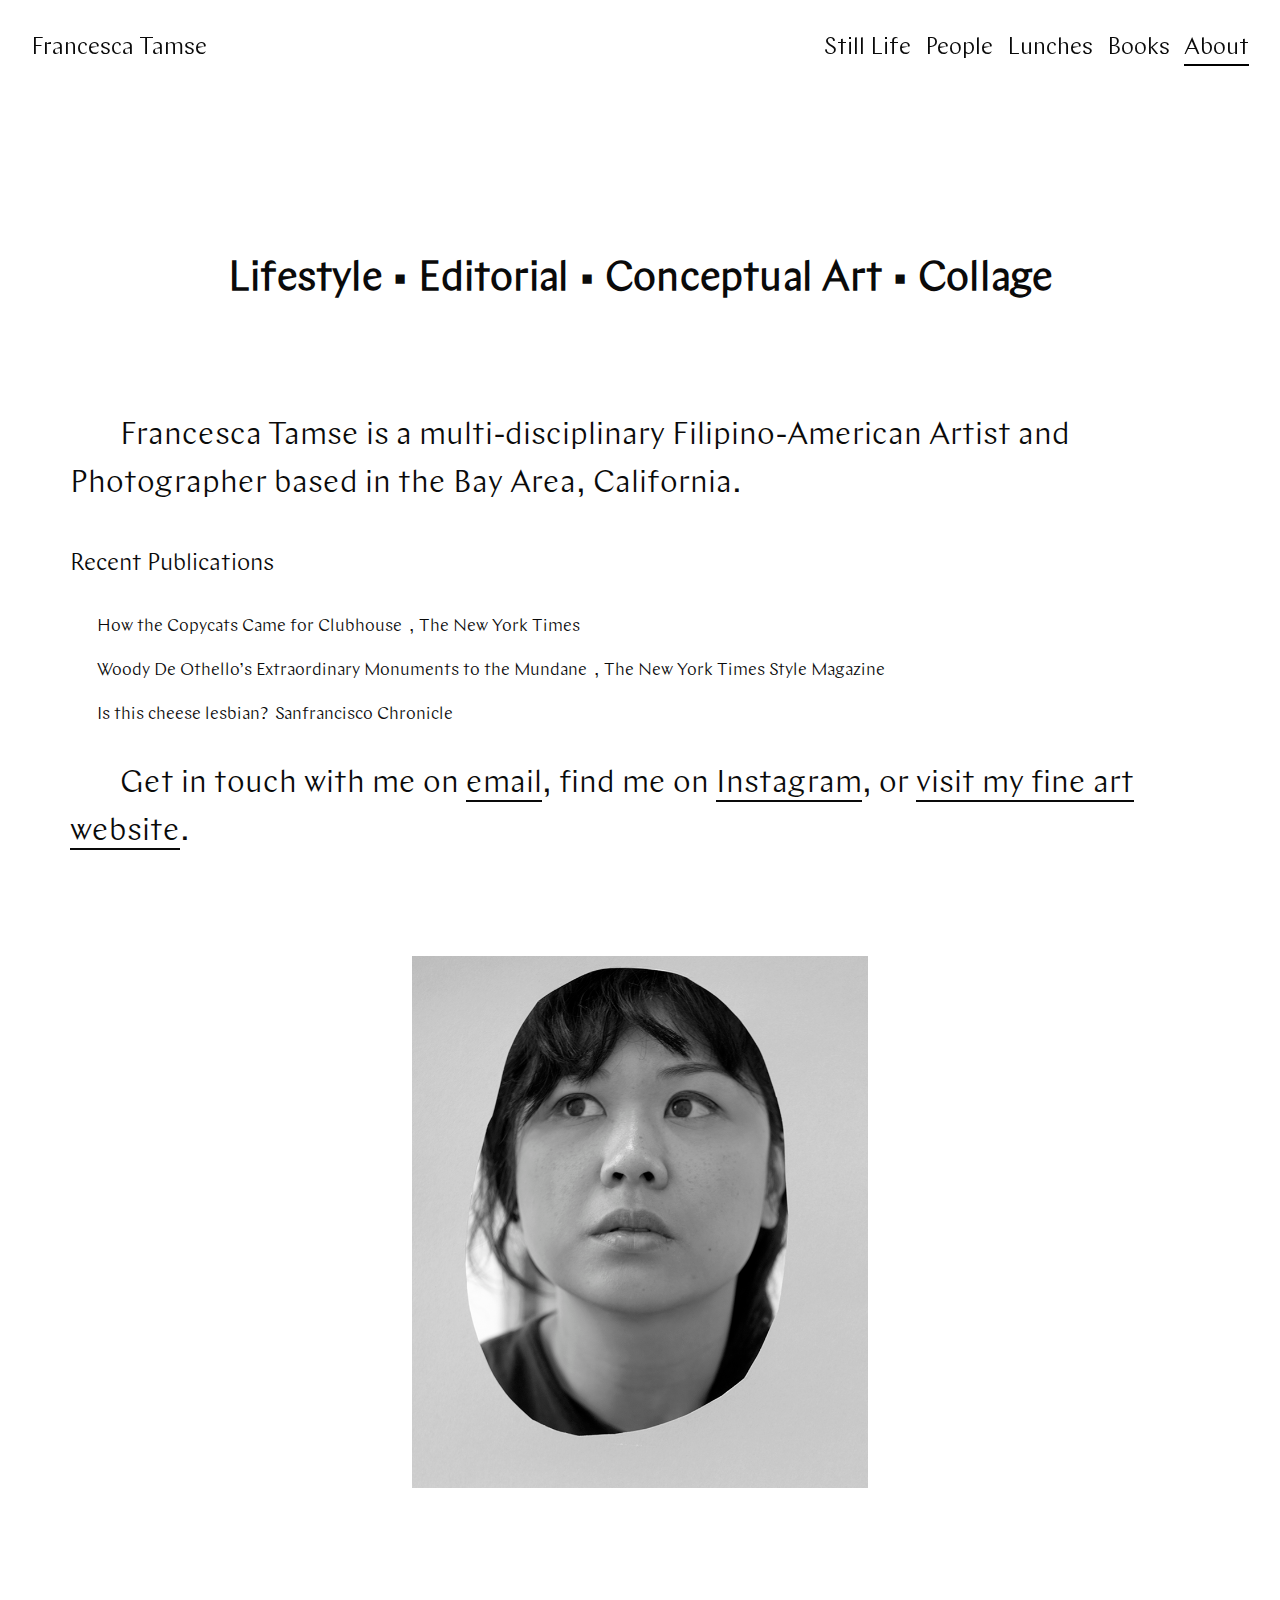
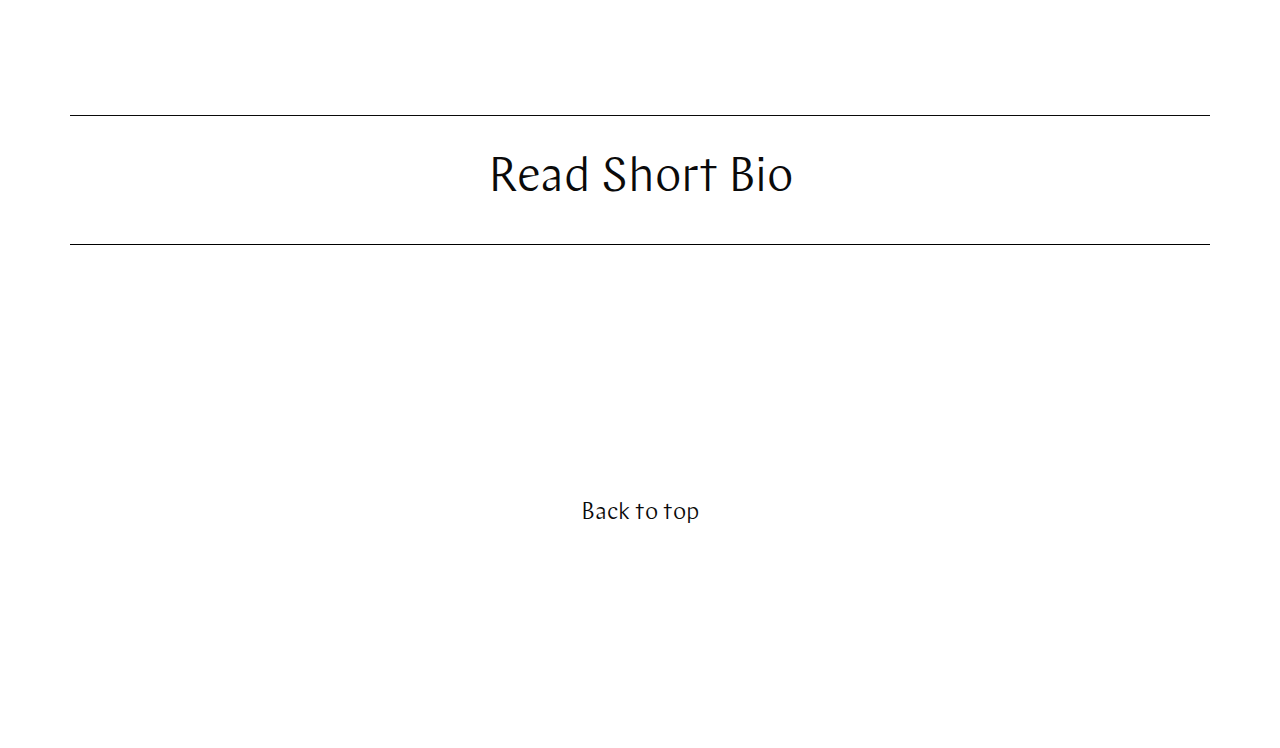
==== about.html @ 336391ee "Update about.html" ====
<!DOCTYPE HTML>
<html lang="en-US">
<head>
  <!-- Global site tag (gtag.js) - Google Analytics -->
<script async src="https://www.googletagmanager.com/gtag/js?id=UA-6881481-33"></script>
<script>
  window.dataLayer = window.dataLayer || [];
  function gtag(){dataLayer.push(arguments);}
  gtag('js', new Date());

  gtag('config', 'UA-6881481-33');
</script>
  <meta charset="UTF-8">
  <meta name="viewport" content="width=device-width,initial-scale=1">
  <title>Francesca Tamse : Photographer : About</title>
  <meta name="description" content="The commercial practice of London based art photographer Francesca Tamse">
  <link rel="stylesheet" href="css/style.css">
  <link rel="stylesheet" href="fonts/chap.css">
    <link rel="stylesheet" href="css/gridism.css">
    <link rel="stylesheet" href="css/normalize.css">
     <link rel="icon" type="image/png" href="favicon-32x32.png" sizes="32x32" />
<link rel="icon" type="image/png" href="favicon-16x16.png" sizes="16x16" />
   <script src="https://ajax.googleapis.com/ajax/libs/jquery/3.2.1/jquery.min.js"></script>
<script>
    $(document).ready(function(){
        $('body,html').animate({
            scrollTop: 0
        }, 800);
    $('#btn-go-to-top').click(function () {
        $('body,html').animate({
            scrollTop: 0
        }, 800);
        return false;
    });
}); 
</script>

<script type="text/javascript"> $(document).ready(function() {
   $(".accordion .accord-header").click(function() {
     // For active header definition
     $('.accord-header').removeClass('on');
     $(this).addClass('on');
     
     // Accordion actions
     if($(this).next("div").is(":visible")){
       $(this).next("div").slideUp(300);
       $(this).removeClass('on');
     } else {
       $(".accordion .accord-content").slideUp(1000);
       $(this).next("div").slideToggle(1000);
     }
  });
});</script>



</head>

  <body class="wrap wider fadein">
  



    <div id="top">

<div id="left"> 
  <div id="name"><h3><a href="index.html" class="fran work">Francesca Tamse</a></h3></div></div>



    	<div id="right">
<div id="menu">
              <h3><a href="index.html" class="work">Still Life</a><a href="people.html" class="people">People</a><a href="lunches.html" class="lunches">Lunches</a><br class="mob-br"><a href="collages.html" class="collages">Collages</a><a href="books.html">Books</a><span class="selected">About</span></h3>
</div>
      </div>

   
</div>


<div class="grad-mask"></div> 

<div class="header">


 <div class="strapline"> 

                
   
   <h4 class="skills">Lifestyle <span class="hide-on-mobiles">•</span> <br class="rwd-break">Editorial <span class="hide-on-mobiles">•</span> <br class="rwd-break">Conceptual Art <span class="hide-on-mobiles">•</span> <br class="rwd-break">Collage<h4>
     

        </div>

        </div>

<div class="grid">
      <div class="unit whole" style="margin-top: -15vh;">
    	<p>

Francesca Tamse is a multi-disciplinary Filipino-American Artist and Photographer based in the Bay Area, California. 
</p>
        
        <h3>Recent Publications</h3>
        <p class="extended"><a href="https://www.nytimes.com/2021/12/21/technology/clubhouse-twitter-spaces.html" target="blank">How the Copycats Came for Clubhouse</a>, The New York Times</p>
                <p class="extended"><a href="https://www.nytimes.com/2022/03/17/t-magazine/woody-de-othello-art.html" target="blank">Woody De Othello’s Extraordinary Monuments to the Mundane</a>, The New York Times Style Magazine</p>
                <p class="extended"><a href="https://www.sfchronicle.com/food/article/lesbian-cheese-feta-rainbow-grocery-sf-16654463.php" target="blank">Is this cheese lesbian?</a>Sanfrancisco Chronicle</p>


<p>Get in touch with me on <a href="mailto:tamse.francesca@gmail.com?subject=Hey%20Francesca" class="para">email</a>, find me on <a href="https://www.instagram.com/francescatamse/" target="blank" class="para insta">Instagram</a>, or <a href="http://www.francescatamse.com/" target="blank" class="para fineart">visit my fine art website</a>.<br><br>


</div></div>


<div class="grid">
      <div class="unit whole"><div class="narrow-img-extra">
         <img src="img/about/bwsmol.jpg" alt="Photography by Francesca Tamse" style="width:100%;" class=""></div>
      </div>
    </div>



<div class="grid"  style="display:none;">

  <div class="unit one-third ">

<h3> Education </h3>
<p class="extended">
Royal College of Art, MA Fine Art,  Photography (2016)</p><p class="extended">
School of Visual Arts, BA Fine Art, Photography, (2013)</p><p class="extended">
California College of the Arts (2007)</p>

        </div>

      <div class="unit one-third">

<h3> Experience </h3>

<p class="extended">Contributer for Unseen Platform</p>
<p class="extended">Royal College of Art Co-President in the Student’s Union  (leadership role)</p>
<p class="extended">Zine Instructor for Self Publish Be Happy workshops @ The Photographer’s Gallery + Tate Modern (Offprint Fair)</p>
<p class="extended">Project manager for 8 Ball Community (formerly 8 Ball Zines)</p>
<p class="extended-extra">Projects include: 8 Ball zine Fair, The Newsstand, Red Bull Music Academy Installation, & Absolute presents The Cirtus Newsstand. </p>

<p class="extended">Stylist and Props assistant for Karen Schaupeter Creative</p>
  <p class="extended-extra">Project: Apple</p>



    

<p class="extended">Freelance photographer for XLR8R Magazine</p>
<p class="extended">Stills Photographer and Art department for Director TJ Misny</p>
    <p class="extended">Photo Assistant for Tina Tyrell </p>
      <p class="extended-extra">Projects include: Patrick Ervell, Opening Ceremony, and personal projects</p>
<p class="extended"> Dashwood Books, NY (Specialty Photography Bookstore)</p>







        </div>
          
          <div class="unit one-third ">

<h3> Selected Shows, Appearances, Awards </h3>
<p class="extended">2019, Cypher Billboard, Artlicks, London, UK.</p>
<p class="extended">
2018, MARYMARY Projects, Photo London, Somerset House, London, UK. </p>
<p class="extended">2017, A Corner With Francesca Tamse, Solo Exhibition, London, UK.</p>
<p class="extended">2017, Scratch the Surface Group Exhibition, Bilbao, ES.</p>
<p class="extended">2017, Sculptural Surface, The Plantation Journal #6, Published by The Plantation Studio.</p>
<p class="extended">2016, CLLR Issue 1, Publication, New Fine Art Graduates London.</p>
<p class="extended">2016, Vogue Italia Feature, RCA Graduate Show, Best of Photography. </p>
<p class="extended">2016, 1 Granary Magazine Issue 4, Young Emerging Artists feature.</p>
<p class="extended">2016, SHOW 2016 Graduate Exhibition, Royal College of Art, London, UK. </p>
<p class="extended">2016, On Landscape #3, Exhibiting Book Artist, Lower Hewood Farm, Dorset, UK.</p>
<p class="extended">2015, UNSEEN BOOK DUMMY AWARD, Shortlisted for Young Men on the English Terrain, UNSEEN Photography Festival, Amsterdam, NL.</p>
<p class="extended">2015, On Landscape #2, Exhibiting Book Artist, Matèria Gallery, Rome, IT.</p>
<p class="extended">2014, High Tails Publication, Published by Capricious.</p>
<p class="extended">2015, DEAR DAVE, Magazine, Issue 20, Cover Artist and feature.</p>
<p class="extended">2013, Awarded Royal College of Art residency from SVA.</p>
<p class="extended">2013, Tierney Fellowship Award, Nominee.</p>

        </div>
      </div>

      <div class="bump"></div>


<div class="grid">
      <div class="unit whole bump">

      <div class="accordion">
  <div class="accord-header"><h1 class="cent">Read Short Bio</h1></div>
  <div class="accord-content"><p>

Francesca Tamse (b. SF Bay Area) works and lives in California. She graduated with a BA in Photography from the School of Visual Arts, New York in 2013. As a fond NY experience, she had focused on producing zines and photobooks, organising zine fairs, and everything in between working with 8-Ball Zines (now, 8-Ball community). Her collaged images and playful modes of display can be found in self-published books and special one-offs that are printed on various surfaces. She graduated in MA Photography at the Royal College of Art in 2016.</p><p>
Francesca was shortlisted for Unseen Book Dummy Award and has been featured in Vogue Italia, 1Granary, and Dear Dave. Her work has also appeared in exhibitions including Scratch the Surface, curated by Trine Stephensen at Aldama Fabre Gallery, ES. She is represented by MARYMARY projects in NYC.<br>

<br><br>

</div>
</div>

</div></div>



<div class="grid"  style="display:none;">
      <div class="unit whole"><div class="narrow-img-extra">
         <img src="img/about/water.jpg" style="width:100%" alt="Photography by Francesca Tamse" class=""></div>
      </div>
    </div>




    <div class="grid">
      <div class="unit whole align-center ">
        <h1 style="display:none;"><a href="mailto:tamse.francesca@gmail.com?subject=Hey%20Francesca">tamse.francesca@gmail.com</a></h1>

        <div id="btn-go-to-top">
<h3 class="bump">Back to top</h3>
</div>
        
      </div>
    </div>
   


</body>
</html>
---- css/style.css ----
.caption-styled {
	font-size: 16px;
line-height: 4;
    color: white;
    -webkit-touch-callout: none;
    -webkit-user-select: none;
    -khtml-user-select: none;
    -moz-user-select: none;
    -ms-user-select: none;
    user-select: none;
    background-color: #000000b3;
    padding: 8px 12px 8px 12px;
    border-radius: 100px;
    vertical-align: middle;
	margin-right:23px;
}

.caption-styled-landscape {position:relative; bottom:-77%;width:auto;margin:0;padding:0;-webkit-touch-callout: none; -webkit-user-select: none; -khtml-user-select: none; -moz-user-select: none; -ms-user-select: none; user-select: none;}


.image-hover-text-container 
{
  position: relative;
  display: inline-block;
  width: auto;
  height: auto;
  transition: all 0.2s linear;
}

.image-hover-image 
{
 display: block;
}
/* Make the image round */
.image-hover-image img {


  
}



.image-hover-text 
{
  position: absolute;
  top: 0; 
  width: 100%;  
  height: 100%;
  opacity: 0;
  cursor: default;
  transition: opacity 0.2s linear;
 text-align:right;
}
.image-hover-text:hover 
{
  opacity: 1;
}




.mob-br {
  display: none;
}

.extra-padding-top {margin-top:0%;}

.page-title {margin-top:0%;}

.accord-header { background: #fff; border-top: 1px solid #0a0a0a; border-bottom: 1px solid black; cursor: pointer;margin-bottom: 0px;transition: border 0.5s; }
.accord-content { display: none; border-bottom: 1px solid #0a0a0a;padding-bottom: 0px;transition: border 0.5s;}
.on { background: #fff; border-top: 1px solid #0a0a0a; border-bottom: 1px solid white;transition: border 0.25s;}


.accord-header:hover {color:#0a0a0a;-webkit-transition: all .3s ease-in-out;
  -moz-transition: all .3s ease-in-out;
  transition: all .3s ease-in-out;}

  .accord-header:visited {color: #0a0a0a;}

.bullet-hide  {display: block;}
.rwd-break {display: none;}

#btn-go-to-top:hover { color: #f1a819; cursor: pointer; -webkit-transition: all .3s ease-in-out;
  -moz-transition: all .3s ease-in-out;
  transition: all .3s ease-in-out;
}

input {
    display:none;
}

span#content {
    display:none;
}
input#show:checked ~ span#content {
  display:block; color: 
}

input#hide:checked ~ span#content {
    display:none;
}

.extended {font-size:1.1em;text-indent: 20px;}

.extended-extra {font-size:.9em;text-indent: 0px;margin-top: -10px;margin-left:20px;}





.cent {text-align: center;}
.narrow-img {width:70%;margin-left:15%;margin-right:15%;}

.narrow-img-extra {width:40%;margin-left:30%;margin-right:30%;}

p {font-size: 2em;text-indent: 50px; line-height: 150%;}

@keyframes fadein {
    from { opacity: 0; }
    to   { opacity: 1; }
}

/* Firefox < 16 */
@-moz-keyframes fadein {
    from { opacity: 0; }
    to   { opacity: 1; }
}

/* Safari, Chrome and Opera > 12.1 */
@-webkit-keyframes fadein {
    from { opacity: 0; }
    to   { opacity: 1; }
}

/* Internet Explorer */
@-ms-keyframes fadein {
    from { opacity: 0; }
    to   { opacity: 1; }
}

/* Opera < 12.1 */
@-o-keyframes fadein {
    from { opacity: 0; }
    to   { opacity: 1; }
}



::-moz-selection { /* Code for Firefox */
    color: black;
    background: #FFB6C1;
}

::selection {
    color: black; 
    background: #FFB6C1;
}

.strapline {

    position: relative; top: 50%; transform: translateY(-50%);z-index: -1000;font-size: 2.6em;
}

body {
	
	background-color:#ffffff;
	margin: 0px;
	font-family: "Chap", Candara, Calibri, Segoe, "Segoe UI", Optima, Arial, sans-serif;
        -webkit-animation: fadein 2s; /* Safari, Chrome and Opera > 12.1 */
       -moz-animation: fadein 2s; /* Firefox < 16 */
        -ms-animation: fadein 2s; /* Internet Explorer */
         -o-animation: fadein 2s; /* Opera < 12.1 */
            animation: fadein 2s;

            color: #0a0a0a;
}


h1 {
	font-family: "Chap", Candara, Calibri, Segoe, "Segoe UI", Optima, Arial, sans-serif;font-weight: 300;font-size: 3em;
}


h3 {
	font-family: "Chap", Candara, Calibri, Segoe, "Segoe UI", Optima, Arial, sans-serif;font-weight: 300;font-size: 1.5em;
}

.portrait {margin: 0px; width: 100%;}

a.fran {margin-right: 0px;margin-left: 0px;}

a {text-decoration: none; color: #0a0a0a; margin-left: 7px; margin-right: 7px;  -webkit-transition: all .3s ease-in-out;
  -moz-transition: all .3s ease-in-out;
  transition: all .3s ease-in-out;}

a:hover{ color: #4ea756;}

a.para {border-bottom: 2px solid #0a0a0a;margin:0px; }
a.para:hover {border-bottom: 2px solid #4e85a7; color:#4e85a7;}


a.lunches:hover {color: rebeccapurple;}
a.people:hover {color: #f39300;}

.collages {display:none;}

a.collages:hover {color: #f3d70b;}


a.about:hover {color:#4e85a7;}

a.work:hover {color:#cca1a7;}

a.cv:hover {color:#cca1a7;border-bottom: 2px solid #cca1a7;}

a.insta:hover {color:#4ea756;border-bottom: 2px solid #4ea756;}

a.fineart:hover {color:#cca1a7;border-bottom: 2px solid #cca1a7;}




.grad-mask {
    background: #ffffff;
    color: #ffffff;
    box-shadow: 0 0 2.5em 2.5em;
    height: 3em;
    left: 0;
    margin-top: -0.75em;
    opacity: 0.7;
    position: fixed;
    top: 0;
    z-index: 1;
    width: 100%;
    position: fixed;

}


.no-title { height: 20vh; text-align: center;}

.header { height: 50vh; text-align: center;}
#name {padding-left: 31px;}

#top {
    width:100%;
    clear:both;
    z-index: 1000;
    position: fixed;
    top: 0;
    /*All of your other styles */
}
#left {
    float:left;
    width:30%;
    /* All of your other styles */
}
#right {
    float:right;
    width:70%;
    text-align: right;
    /* All of your other styles */
}

.bump {margin-bottom: 200px;width:100%;
}


#menu {

    padding-right: 24px;
}

.selected {border-bottom: 2px solid black;padding-bottom: 4px;margin-left: 7px; margin-right: 7px;}


@media only screen and (max-width: 768px)   {
	
	
.rwd-break {display: block;}
	
	.bullet-hide  {display: none;}
	
    #left {
        width:100%;text-align: center;height: 40px;font-size: .9em;margin-top: 16px;
    }

     #right {
        width:100%;text-align: center;font-size: .9em;
    }


    #name {padding-left: 0px;}
    #menu { font-size: 0.8em;
	    padding-top:10px;

    padding-right: 0px;
}

.strapline {

    font-size: 1.8em;
}

.grad-mask {
    background: #ffffff;
    color: #ffffff;
    box-shadow: 0 0 2.5em 2.5em;
    height: 7em;
    left: 0;
    margin-top: -0.75em;
    opacity: 0.9;
    position: fixed;
    top: 0;
    z-index: 1;
    width: 100%;
    position: fixed;

}

.bump
{margin-bottom: 40px;}

h1 {font-size: 1.4em;}

.selected {border-bottom: 1px solid black;padding-bottom: 3px;margin-left: 7px; margin-right: 7px;}

p {font-size: 1.6em;text-indent: 30px; line-height: 150%;}

.narrow-img {width:100%;margin-left:0%;margin-right:0%;}

a.para {border-bottom: 1px solid #0a0a0a; }
a.para:hover {border-bottom: 1px solid #4e85a7;}
.narrow-img-extra {width:70%;margin-left:15%;margin-right:15%;}
a.cv:hover {color:#cca1a7;border-bottom: 1px solid #cca1a7;}
a.insta:hover {color:#4ea756;border-bottom: 1px solid #4ea756;}

}

.hide-on-desktops {display:none;}

h3 {line-height: 205%;}



/* Responsive Stuff */
@media screen and (max-width: 568px) {
	
	.caption-styled {
	font-size: 9px;
		margin-right: 6px;
}
	
	.page-title {margin-top:10%;}
	
	 .mob-br {
    display: block;
  }
	
	.extra-padding-top {margin-top:11%!important;}

	
  .hide-on-desktops {
    display: block !important;
  }
}
---- fonts/chap.css ----
/* This stylesheet generated by Transfonter (https://transfonter.org) on November 11, 2017 9:29 PM */

@font-face {
    font-family: 'Chap';
    src: url('Chap-Light.eot');
    src: url('Chap-Light.eot?#iefix') format('embedded-opentype'),
        url('Chap-Light.woff') format('woff'),
        url('Chap-Light.ttf') format('truetype');
    font-weight: 300;
    font-style: normal;
}
---- css/gridism.css ----
/*
 * Gridism
 * A simple, responsive, and handy CSS grid by @cobyism
 * https://github.com/cobyism/gridism
 */

/* Preserve some sanity */
.grid,
.unit {
  -webkit-box-sizing: border-box;
  -moz-box-sizing: border-box;
  box-sizing: border-box;
}

/* Set up some rules to govern the grid */
.grid {
  display: block;
  clear: both;
}
.grid .unit {
  float: left;
  width: 100%;
  padding: 10px;
}

/* This ensures the outer gutters are equal to the (doubled) inner gutters. */
.grid .unit:first-child { padding-left: 20px; }
.grid .unit:last-child { padding-right: 20px; }

/* Nested grids already have padding though, so let’s nuke it */
.unit .unit:first-child { padding-left: 0; }
.unit .unit:last-child { padding-right: 0; }
.unit .grid:first-child > .unit { padding-top: 0; }
.unit .grid:last-child > .unit { padding-bottom: 0; }

/* Let people nuke the gutters/padding completely in a couple of ways */
.no-gutters .unit,
.unit.no-gutters {
  padding: 0 !important;
}

/* Wrapping at a maximum width is optional */
.wrap .grid,
.grid.wrap {
  max-width: 978px;
  margin: 0 auto;
}

/* Width classes also have shorthand versions numbered as fractions
 * For example: for a grid unit 1/3 (one third) of the parent width,
 * simply apply class="w-1-3" to the element. */
.grid .whole,          .grid .w-1-1 { width: 100%; }
.grid .half,           .grid .w-1-2 { width: 50%; }
.grid .one-third,      .grid .w-1-3 { width: 33.3332%; }
.grid .two-thirds,     .grid .w-2-3 { width: 66.6665%; }
.grid .one-quarter,    .grid .w-1-4 { width: 25%; }
.grid .three-quarters, .grid .w-3-4 { width: 75%; }
.grid .one-fifth,      .grid .w-1-5 { width: 20%; }
.grid .two-fifths,     .grid .w-2-5 { width: 40%; }
.grid .three-fifths,   .grid .w-3-5 { width: 60%; }
.grid .four-fifths,    .grid .w-4-5 { width: 80%; }
.grid .golden-small,   .grid .w-g-s { width: 38.2716%; } /* Golden section: smaller piece */
.grid .golden-large,   .grid .w-g-l { width: 61.7283%; } /* Golden section: larger piece */

/* Clearfix after every .grid */
.grid {
  *zoom: 1;
}
.grid:before, .grid:after {
  display: table;
  content: "";
  line-height: 0;
}
.grid:after {
  clear: both;
}

.narrow {max-width: 750px;}


/* Utility classes */
.align-center { text-align: center; }
.align-left   { text-align: left; }
.align-right  { text-align: right; }
.pull-left    { float: left; }
.pull-right   { float: right; }

/* Responsive Stuff */
@media screen and (max-width: 568px) {
  /* Stack anything that isn’t full-width on smaller screens */
  .grid .unit {
    width: 100% !important;
    padding-left: 20px;
    padding-right: 20px;
  }
  .unit .grid .unit {
    padding-left: 0px;
    padding-right: 0px;
  }

  /* Sometimes, you just want to be different on small screens */
  .center-on-mobiles {
    text-align: center !important;
  }
  .hide-on-mobiles {
    display: none !important;
  }
}

/* Expand the wrap a bit further on larger screens */
@media screen and (min-width: 1180px) {
  .wider .grid {
    max-width: 1180px;
    margin: 0 auto;
  }
}
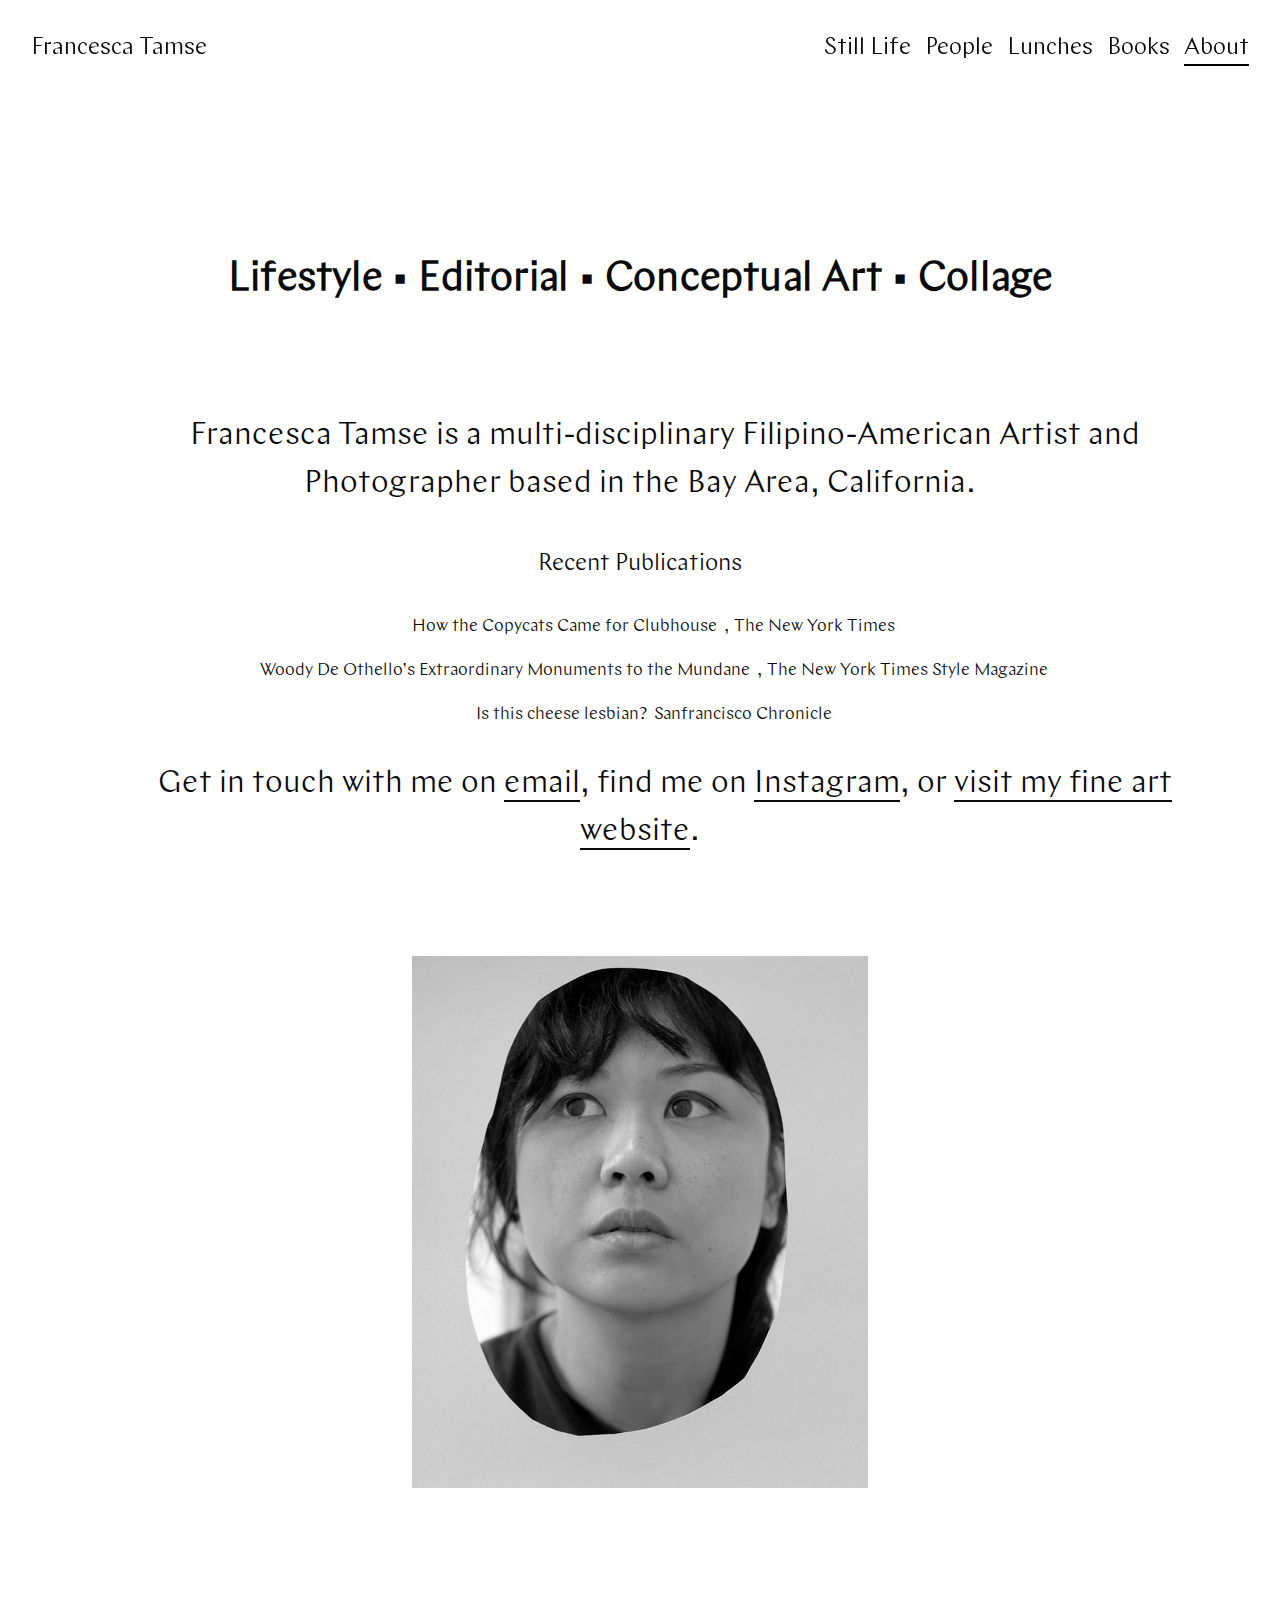
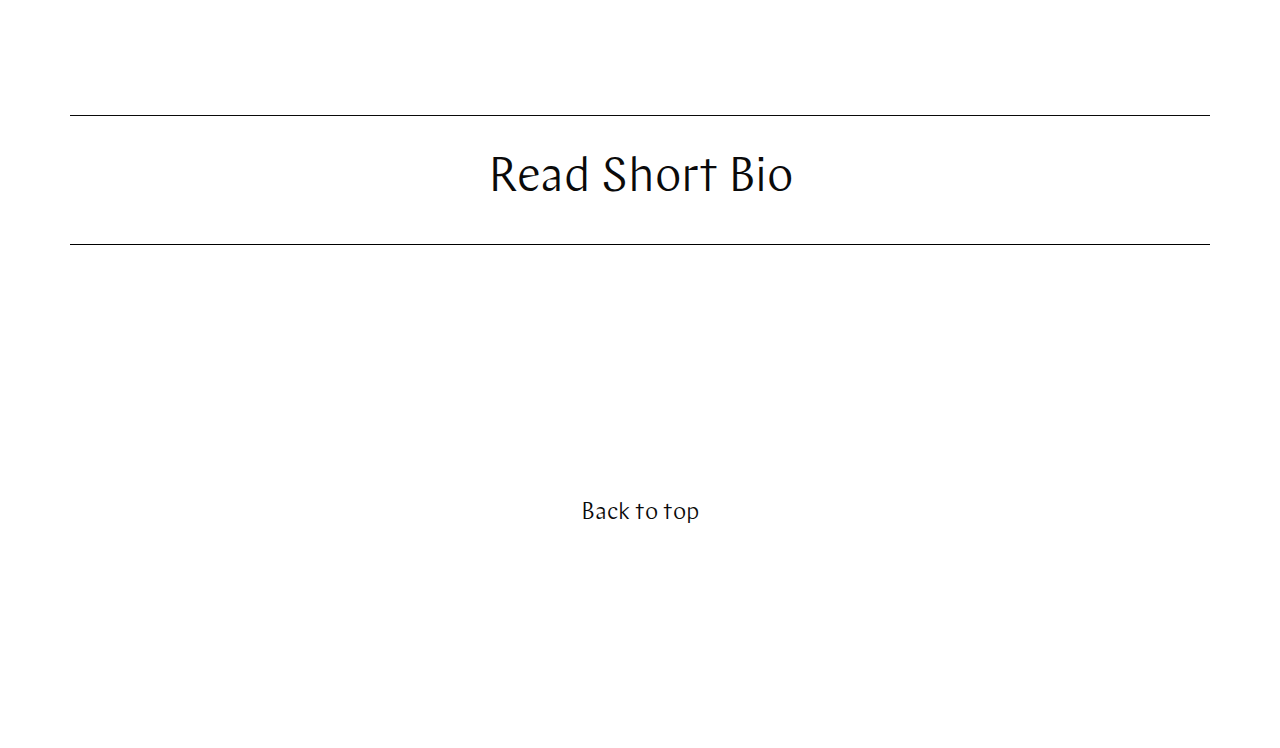
==== commit 32575e80: "Update about.html" ====
--- a/about.html
+++ b/about.html
@@ -96,18 +96,18 @@
 
 <div class="grid">
       <div class="unit whole" style="margin-top: -15vh;">
-    	<p>
+    	<p style="text-align:center;">
 
 Francesca Tamse is a multi-disciplinary Filipino-American Artist and Photographer based in the Bay Area, California. 
 </p>
         
-        <h3>Recent Publications</h3>
-        <p class="extended"><a href="https://www.nytimes.com/2021/12/21/technology/clubhouse-twitter-spaces.html" target="blank">How the Copycats Came for Clubhouse</a>, The New York Times</p>
-                <p class="extended"><a href="https://www.nytimes.com/2022/03/17/t-magazine/woody-de-othello-art.html" target="blank">Woody De Othello’s Extraordinary Monuments to the Mundane</a>, The New York Times Style Magazine</p>
-                <p class="extended"><a href="https://www.sfchronicle.com/food/article/lesbian-cheese-feta-rainbow-grocery-sf-16654463.php" target="blank">Is this cheese lesbian?</a>Sanfrancisco Chronicle</p>
-
-
-<p>Get in touch with me on <a href="mailto:tamse.francesca@gmail.com?subject=Hey%20Francesca" class="para">email</a>, find me on <a href="https://www.instagram.com/francescatamse/" target="blank" class="para insta">Instagram</a>, or <a href="http://www.francescatamse.com/" target="blank" class="para fineart">visit my fine art website</a>.<br><br>
+        <h3 style="text-align:center;">Recent Publications</h3>
+        <p style="text-align:center;" class="extended"><a href="https://www.nytimes.com/2021/12/21/technology/clubhouse-twitter-spaces.html" target="blank">How the Copycats Came for Clubhouse</a>, The New York Times</p>
+                <p class="extended" style="text-align:center;" ><a href="https://www.nytimes.com/2022/03/17/t-magazine/woody-de-othello-art.html" target="blank">Woody De Othello’s Extraordinary Monuments to the Mundane</a>, The New York Times Style Magazine</p>
+                <p class="extended" style="text-align:center;" ><a href="https://www.sfchronicle.com/food/article/lesbian-cheese-feta-rainbow-grocery-sf-16654463.php" target="blank">Is this cheese lesbian?</a>Sanfrancisco Chronicle</p>
+
+
+<p style="text-align:center;">Get in touch with me on <a href="mailto:tamse.francesca@gmail.com?subject=Hey%20Francesca" class="para">email</a>, find me on <a href="https://www.instagram.com/francescatamse/" target="blank" class="para insta">Instagram</a>, or <a href="http://www.francescatamse.com/" target="blank" class="para fineart">visit my fine art website</a>.<br><br>
 
 
 </div></div>
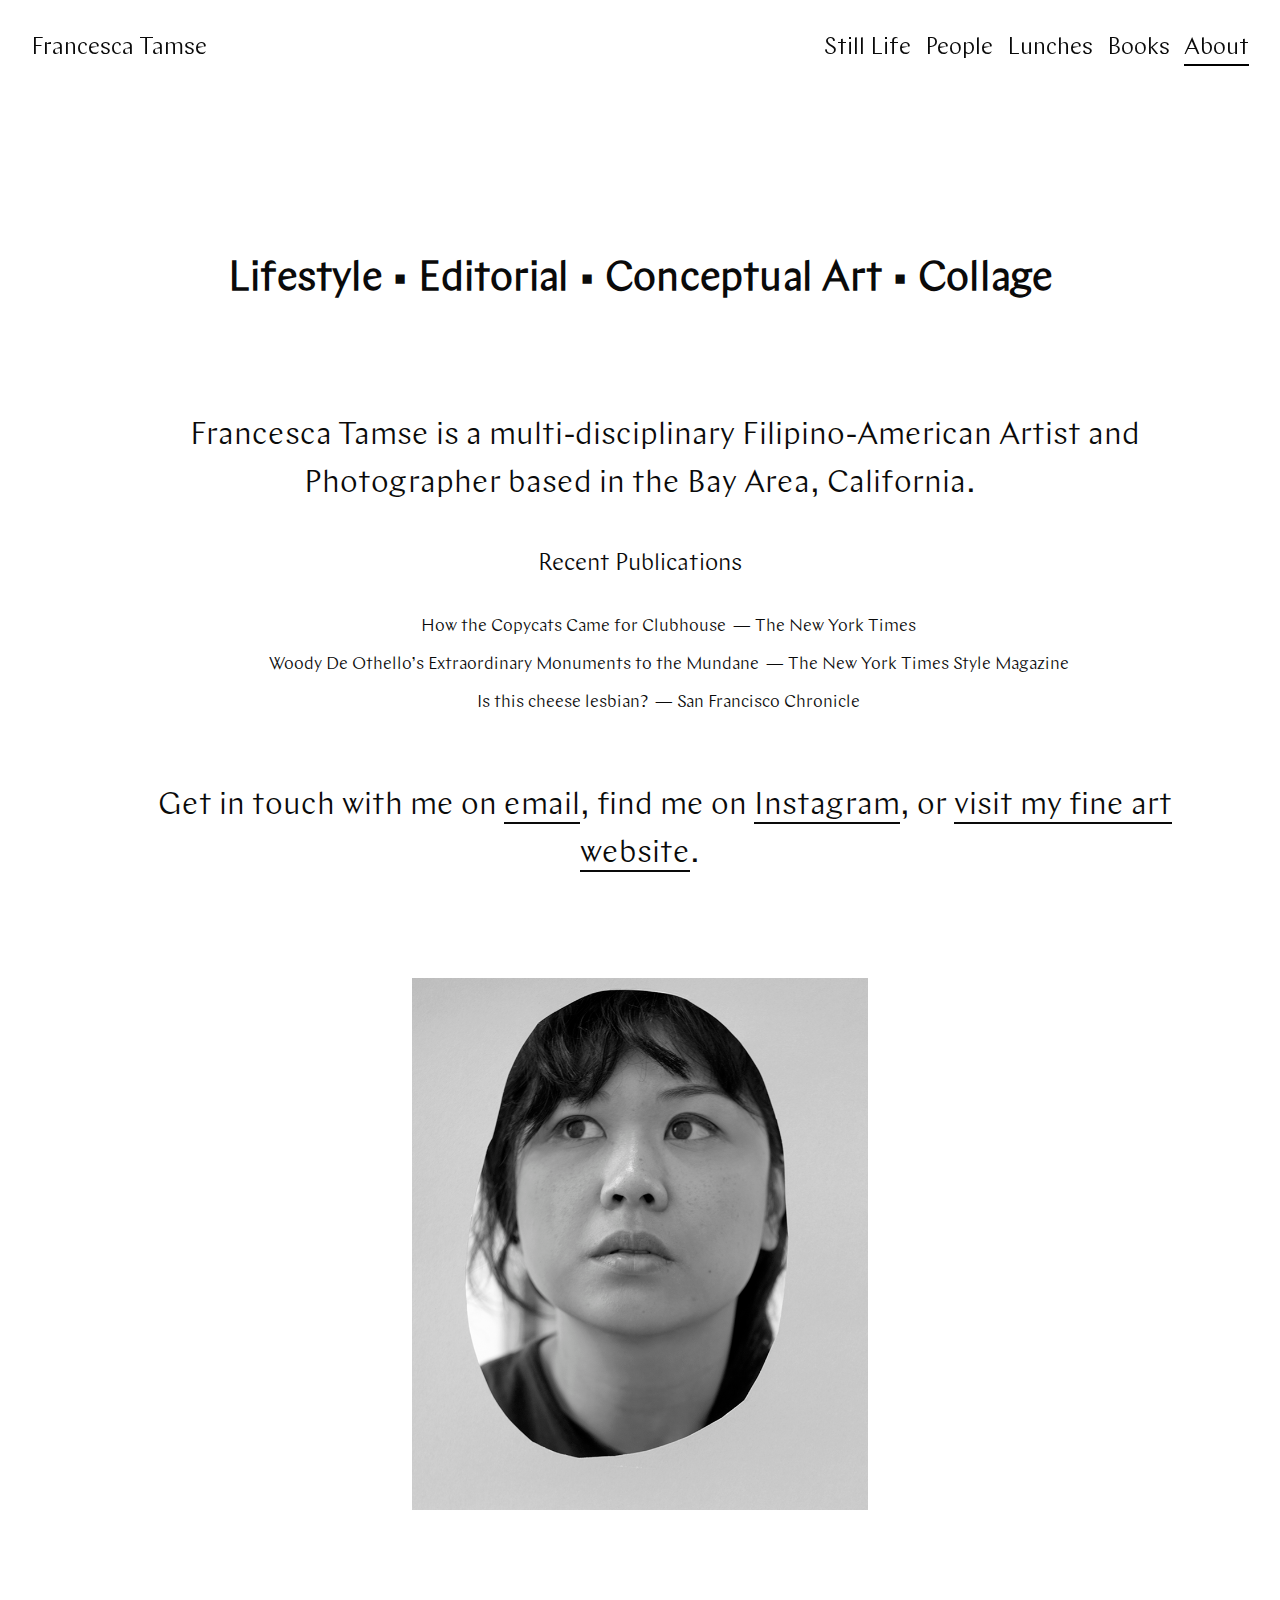
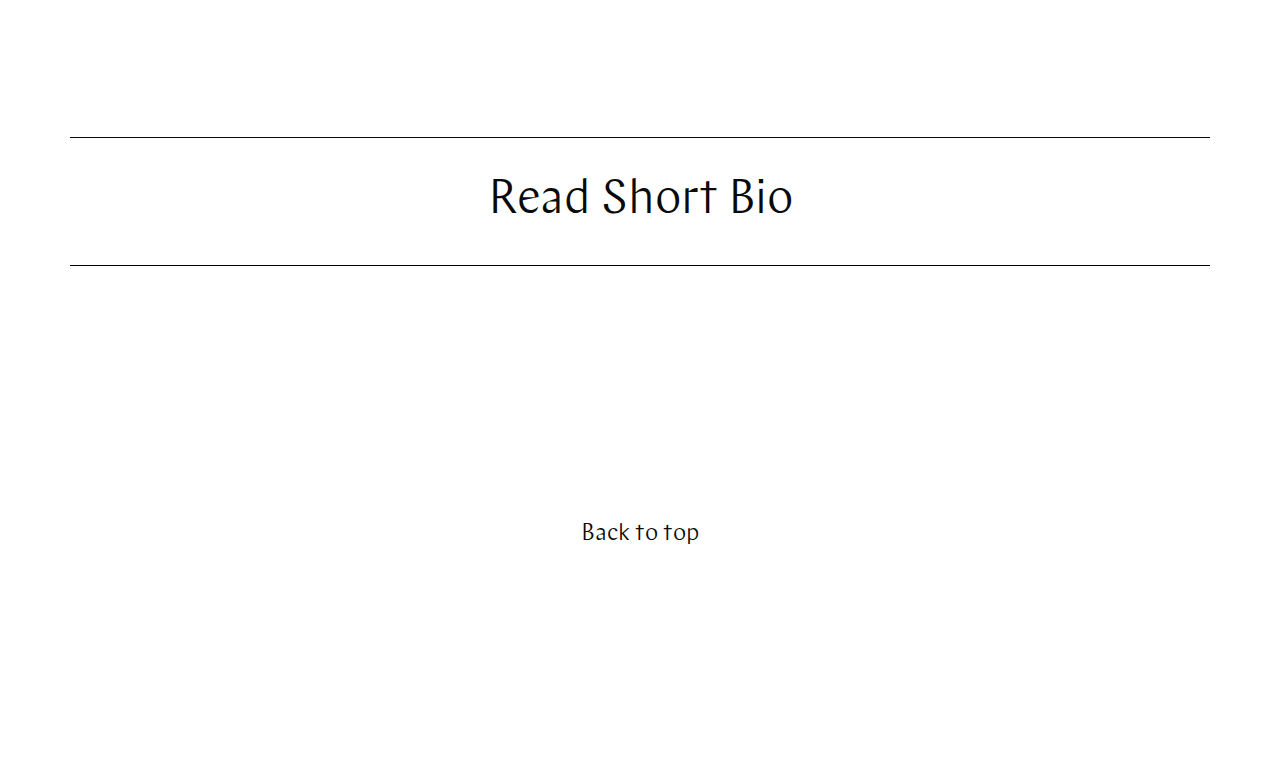
==== commit bb27b437: "Update about.html" ====
--- a/about.html
+++ b/about.html
@@ -102,12 +102,12 @@
 </p>
         
         <h3 style="text-align:center;">Recent Publications</h3>
-        <p style="text-align:center;" class="extended"><a href="https://www.nytimes.com/2021/12/21/technology/clubhouse-twitter-spaces.html" target="blank">How the Copycats Came for Clubhouse</a>, The New York Times</p>
-                <p class="extended" style="text-align:center;" ><a href="https://www.nytimes.com/2022/03/17/t-magazine/woody-de-othello-art.html" target="blank">Woody De Othello’s Extraordinary Monuments to the Mundane</a>, The New York Times Style Magazine</p>
-                <p class="extended" style="text-align:center;" ><a href="https://www.sfchronicle.com/food/article/lesbian-cheese-feta-rainbow-grocery-sf-16654463.php" target="blank">Is this cheese lesbian?</a>Sanfrancisco Chronicle</p>
-
-
-<p style="text-align:center;">Get in touch with me on <a href="mailto:tamse.francesca@gmail.com?subject=Hey%20Francesca" class="para">email</a>, find me on <a href="https://www.instagram.com/francescatamse/" target="blank" class="para insta">Instagram</a>, or <a href="http://www.francescatamse.com/" target="blank" class="para fineart">visit my fine art website</a>.<br><br>
+        <p style="text-align:center;" class="extended"><a href="https://www.nytimes.com/2021/12/21/technology/clubhouse-twitter-spaces.html" target="blank">How the Copycats Came for Clubhouse</a>— The New York Times</p>
+                <p class="extended" style="text-align:center;" ><a href="https://www.nytimes.com/2022/03/17/t-magazine/woody-de-othello-art.html" target="blank">Woody De Othello’s Extraordinary Monuments to the Mundane</a>— The New York Times Style Magazine</p>
+                <p class="extended" style="text-align:center;" ><a href="https://www.sfchronicle.com/food/article/lesbian-cheese-feta-rainbow-grocery-sf-16654463.php" target="blank">Is this cheese lesbian?</a>— San Francisco Chronicle</p>
+
+
+<br><p style="text-align:center;">Get in touch with me on <a href="mailto:tamse.francesca@gmail.com?subject=Hey%20Francesca" class="para">email</a>, find me on <a href="https://www.instagram.com/francescatamse/" target="blank" class="para insta">Instagram</a>, or <a href="http://www.francescatamse.com/" target="blank" class="para fineart">visit my fine art website</a>.<br><br>
 
 
 </div></div>
--- a/css/style.css
+++ b/css/style.css
@@ -101,7 +101,7 @@
     display:none;
 }
 
-.extended {font-size:1.1em;text-indent: 20px;}
+.extended {font-size:1.1em;margin:12px;}
 
 .extended-extra {font-size:.9em;text-indent: 0px;margin-top: -10px;margin-left:20px;}
 
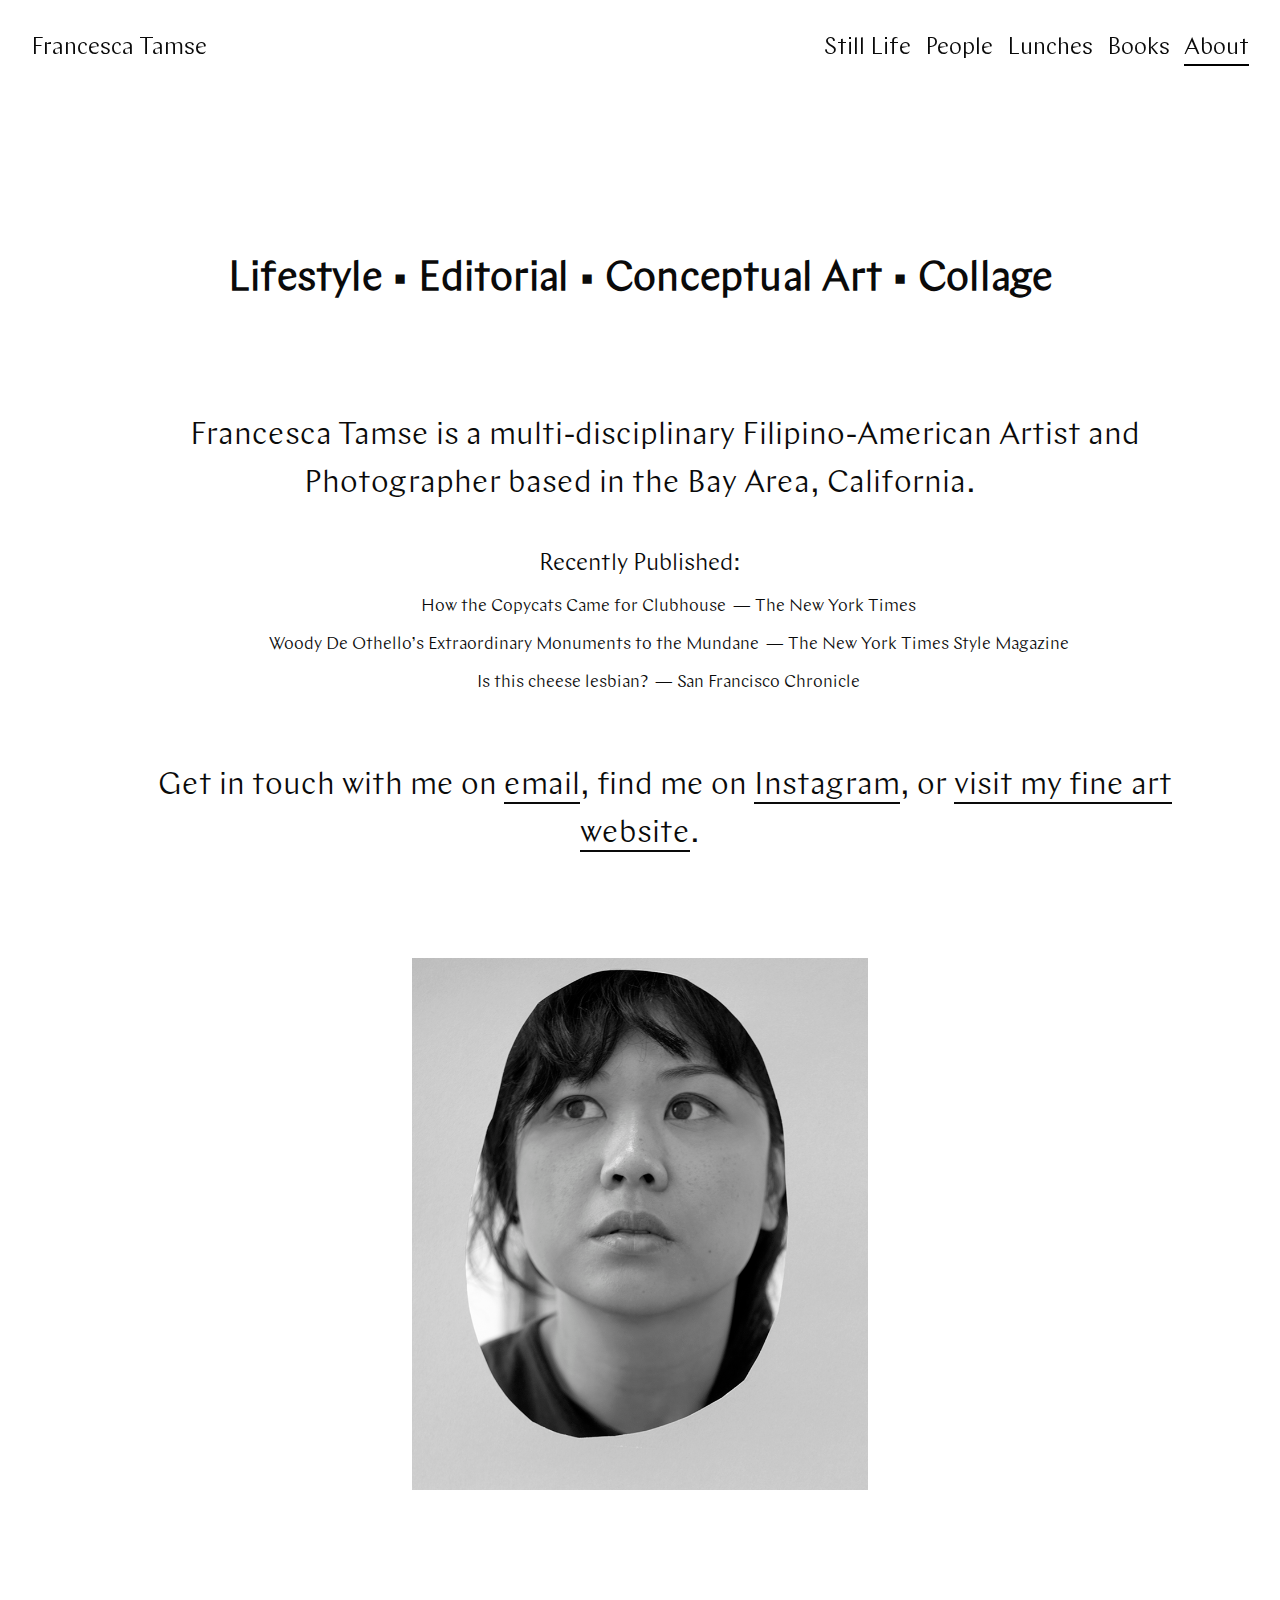
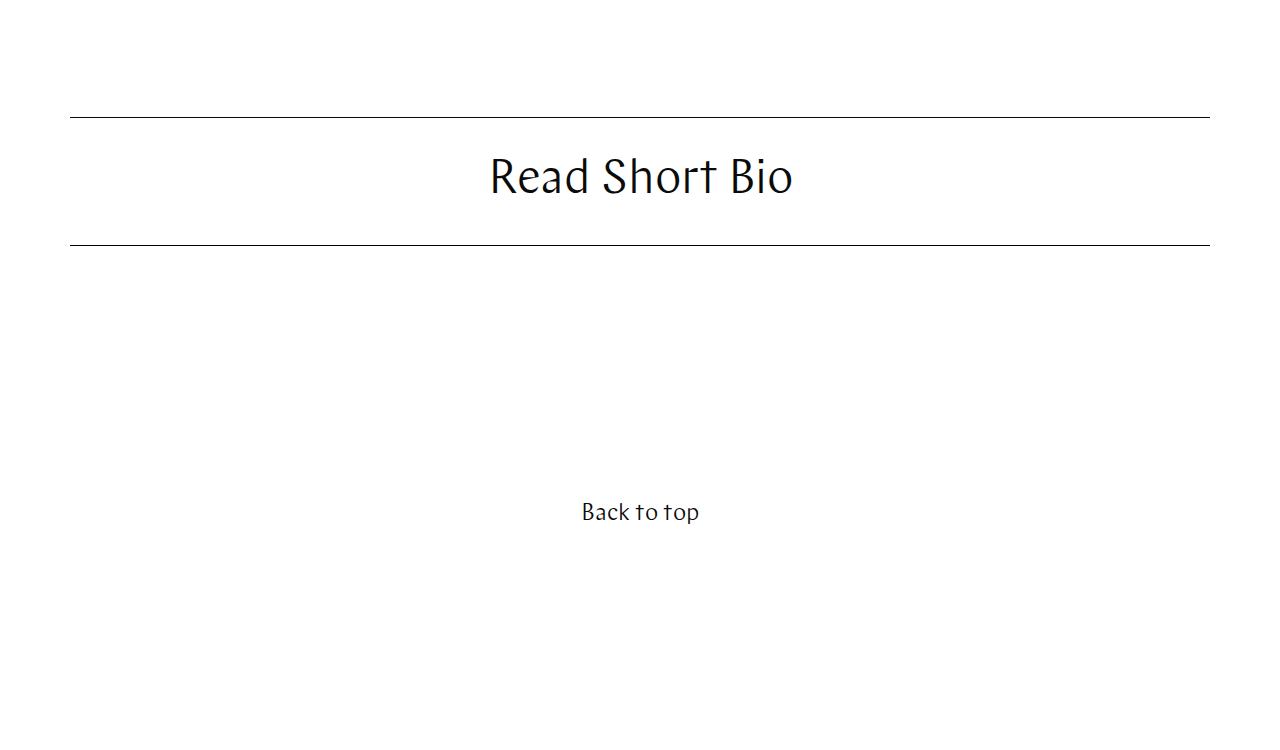
==== commit 2848dd75: "Update about.html" ====
--- a/about.html
+++ b/about.html
@@ -101,7 +101,7 @@
 Francesca Tamse is a multi-disciplinary Filipino-American Artist and Photographer based in the Bay Area, California. 
 </p>
         
-        <h3 style="text-align:center;">Recent Publications</h3>
+        <h3 style="text-align:center;margin-bottom:-8px;">Recently Published:</h3>
         <p style="text-align:center;" class="extended"><a href="https://www.nytimes.com/2021/12/21/technology/clubhouse-twitter-spaces.html" target="blank">How the Copycats Came for Clubhouse</a>— The New York Times</p>
                 <p class="extended" style="text-align:center;" ><a href="https://www.nytimes.com/2022/03/17/t-magazine/woody-de-othello-art.html" target="blank">Woody De Othello’s Extraordinary Monuments to the Mundane</a>— The New York Times Style Magazine</p>
                 <p class="extended" style="text-align:center;" ><a href="https://www.sfchronicle.com/food/article/lesbian-cheese-feta-rainbow-grocery-sf-16654463.php" target="blank">Is this cheese lesbian?</a>— San Francisco Chronicle</p>
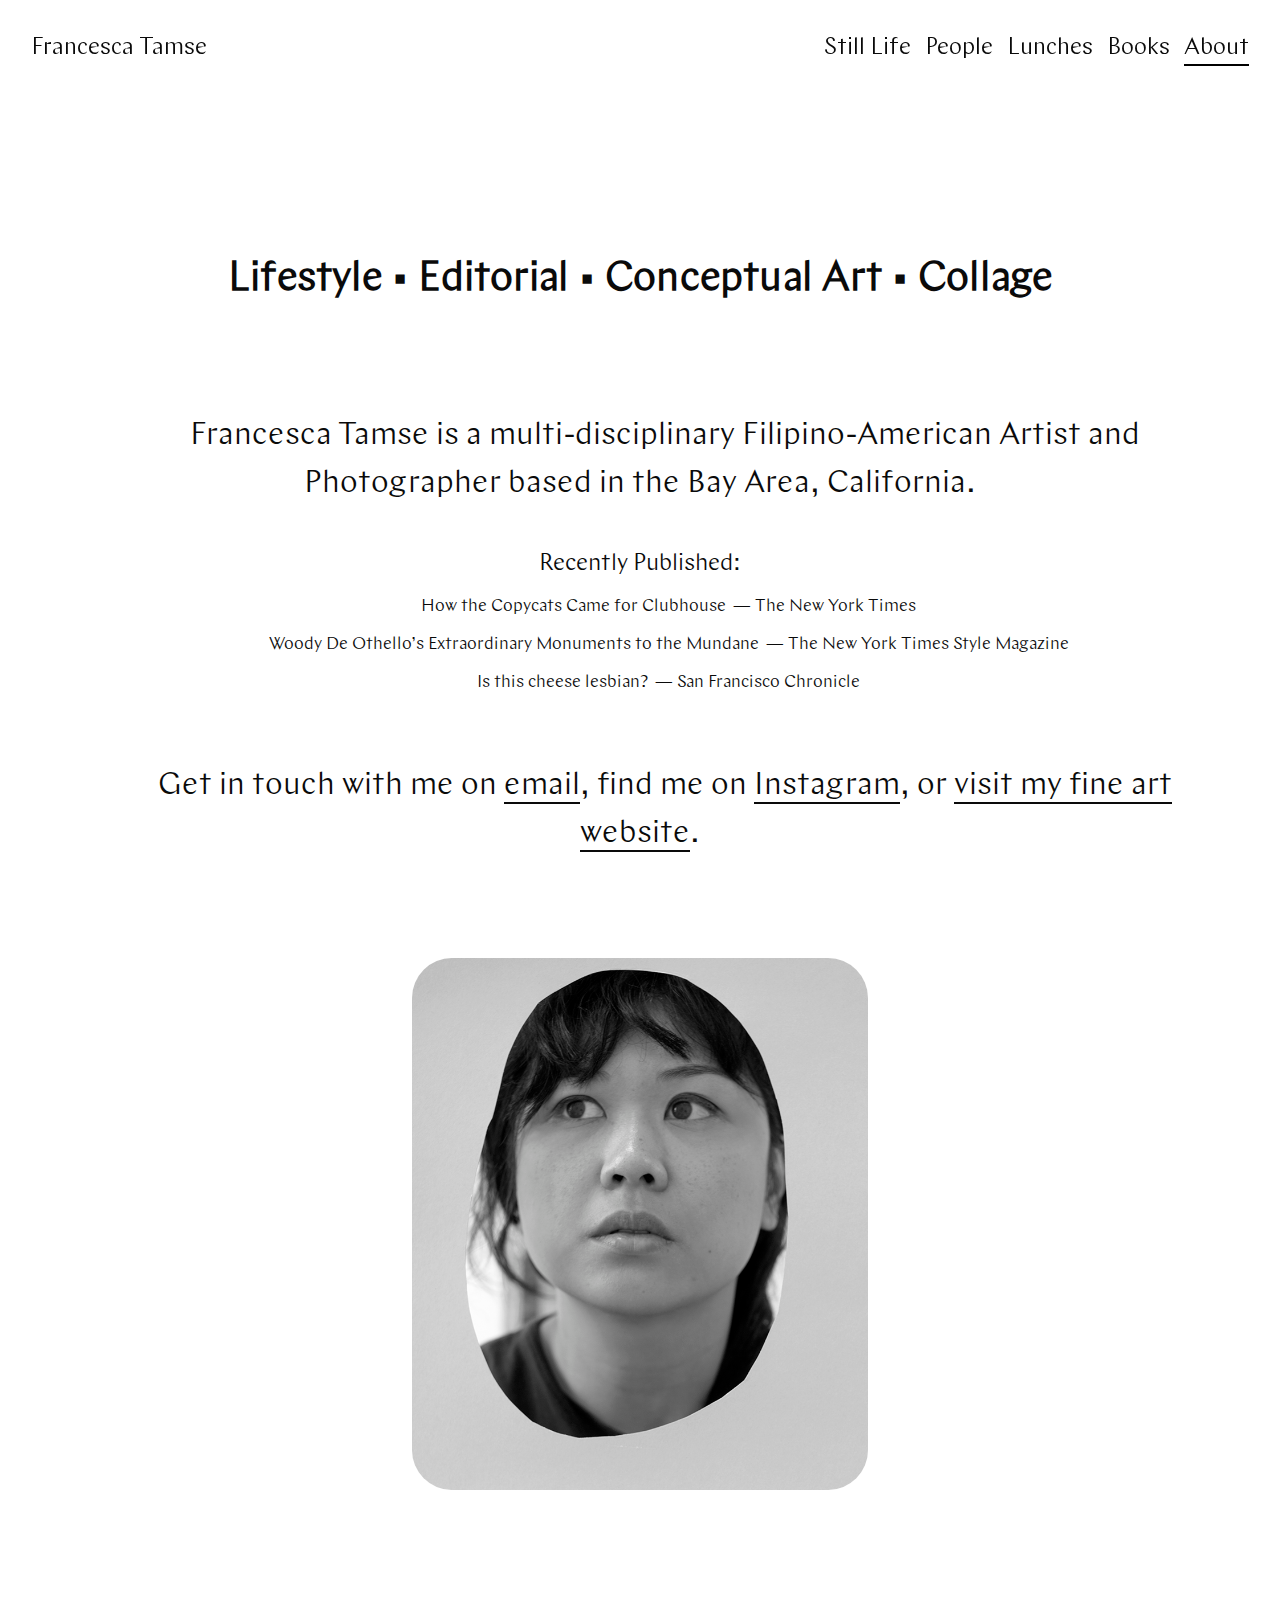
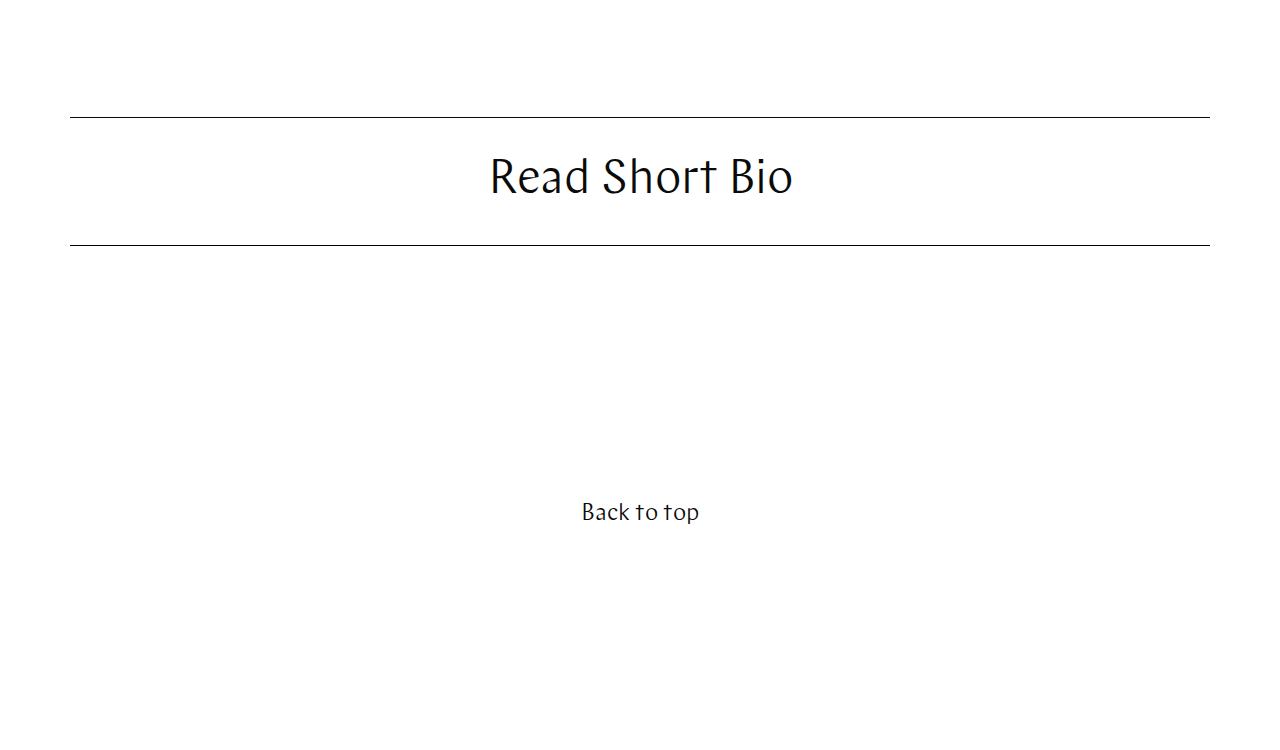
==== commit aabfea47: "Update about.html" ====
--- a/about.html
+++ b/about.html
@@ -115,7 +115,7 @@
 
 <div class="grid">
       <div class="unit whole"><div class="narrow-img-extra">
-         <img src="img/about/bwsmol.jpg" alt="Photography by Francesca Tamse" style="width:100%;" class=""></div>
+         <img src="img/about/bwsmol.jpg" alt="Photography by Francesca Tamse" style="width:100%; border-radius: 40px;" class=""></div>
       </div>
     </div>
 
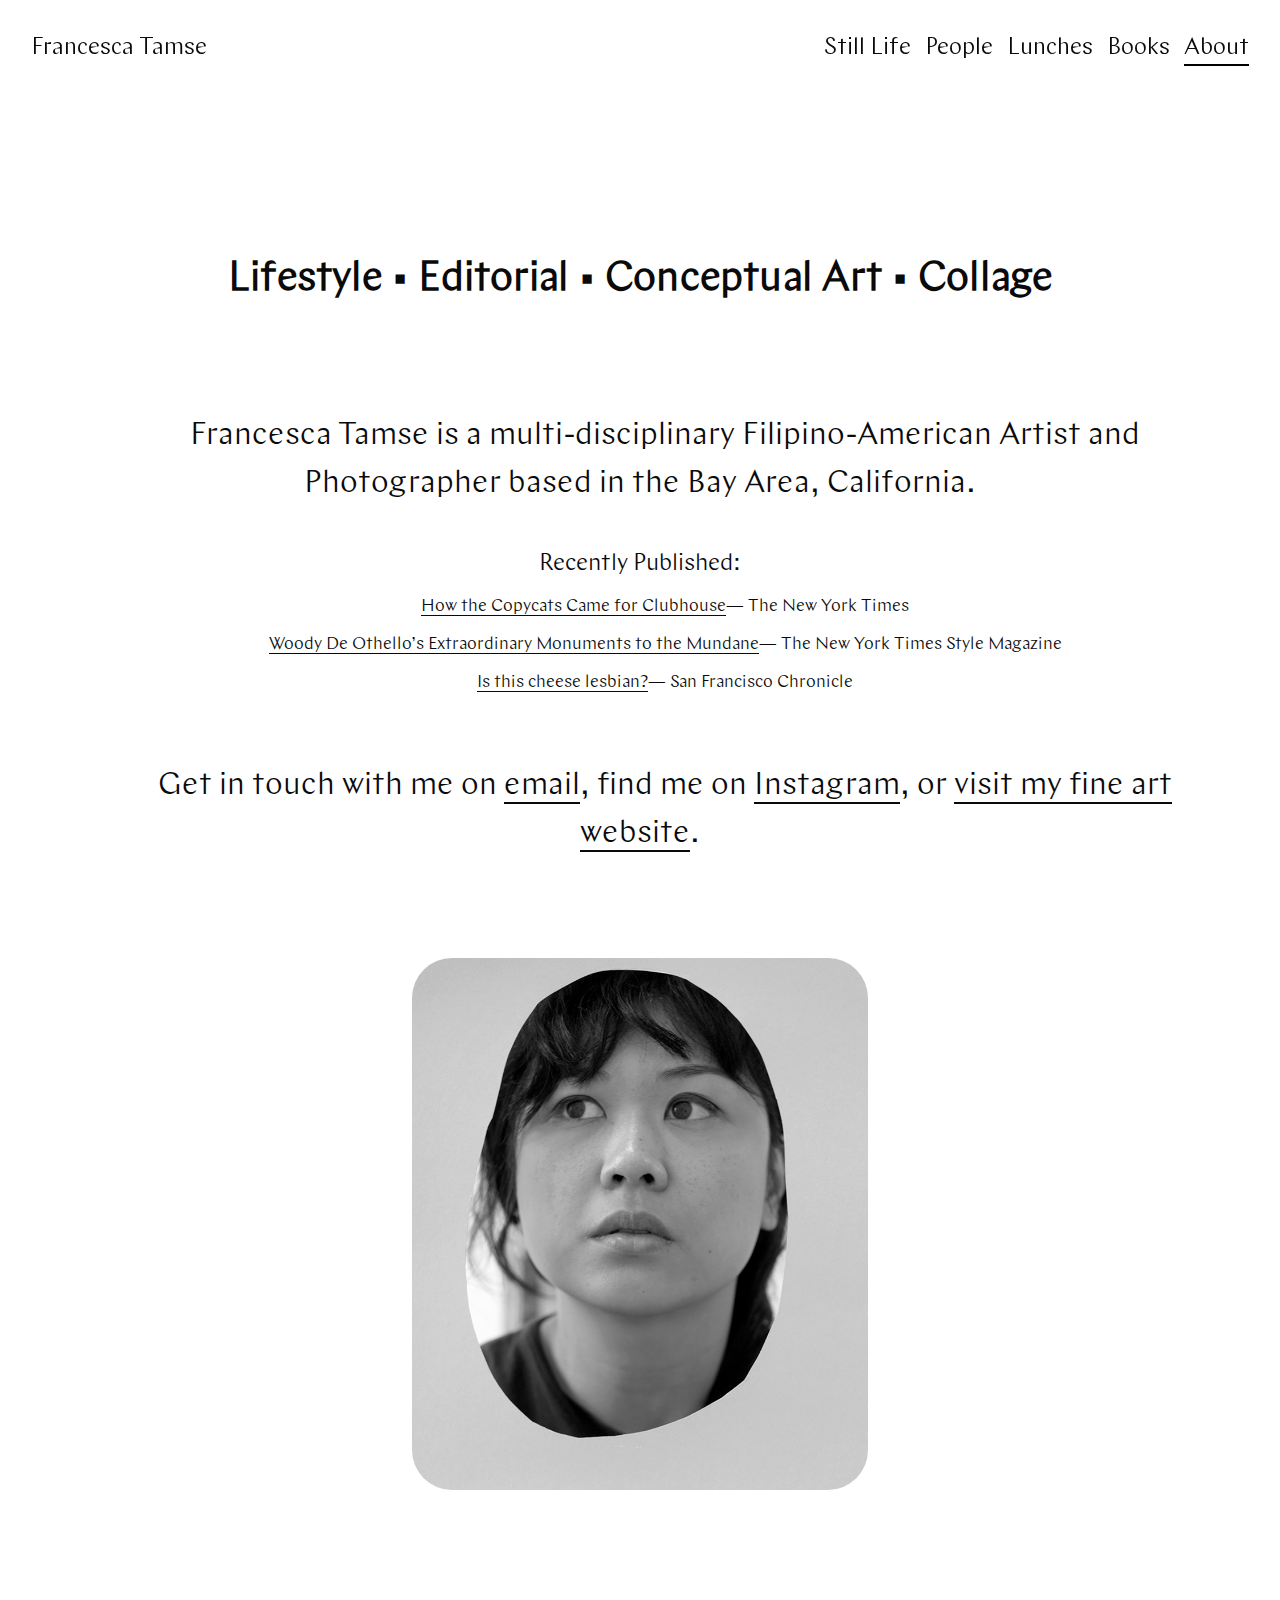
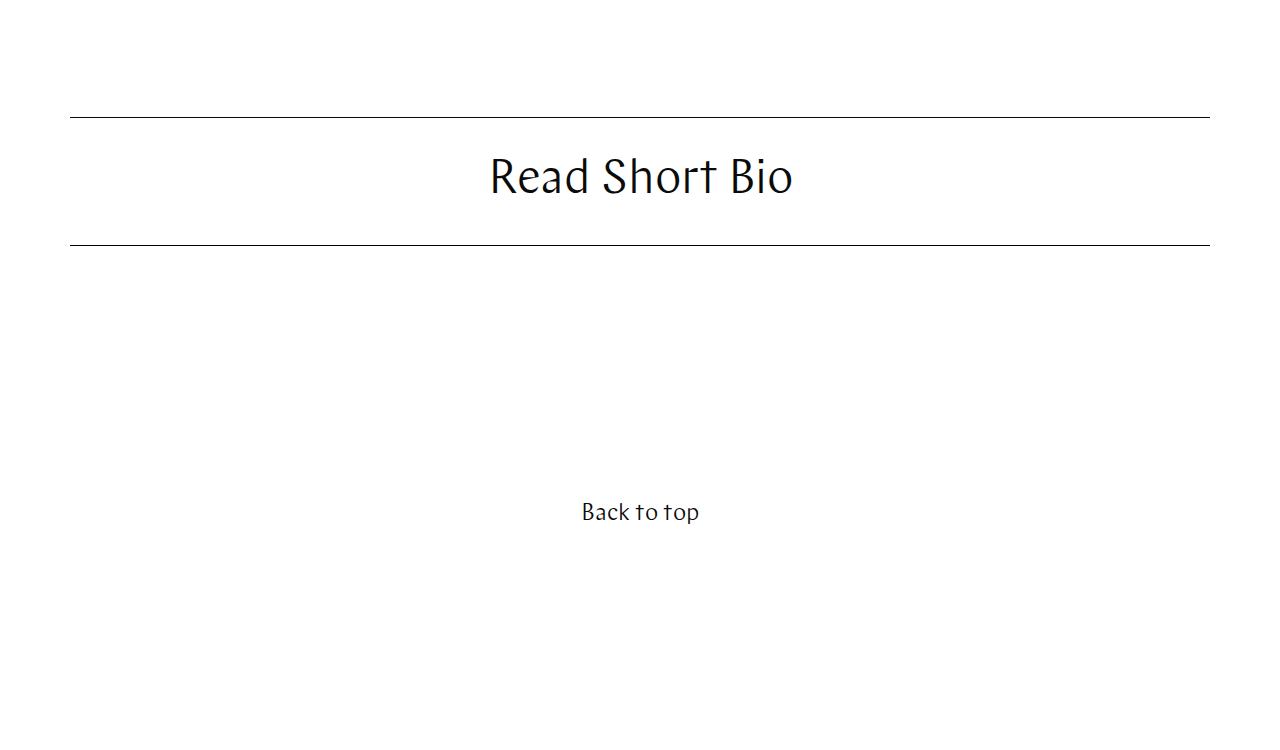
==== commit 78f15a09: "Update about.html" ====
--- a/about.html
+++ b/about.html
@@ -102,9 +102,9 @@
 </p>
         
         <h3 style="text-align:center;margin-bottom:-8px;">Recently Published:</h3>
-        <p style="text-align:center;" class="extended"><a href="https://www.nytimes.com/2021/12/21/technology/clubhouse-twitter-spaces.html" target="blank">How the Copycats Came for Clubhouse</a>— The New York Times</p>
-                <p class="extended" style="text-align:center;" ><a href="https://www.nytimes.com/2022/03/17/t-magazine/woody-de-othello-art.html" target="blank">Woody De Othello’s Extraordinary Monuments to the Mundane</a>— The New York Times Style Magazine</p>
-                <p class="extended" style="text-align:center;" ><a href="https://www.sfchronicle.com/food/article/lesbian-cheese-feta-rainbow-grocery-sf-16654463.php" target="blank">Is this cheese lesbian?</a>— San Francisco Chronicle</p>
+        <p style="text-align:center;" class="extended"><a href="https://www.nytimes.com/2021/12/21/technology/clubhouse-twitter-spaces.html" class="published" target="blank">How the Copycats Came for Clubhouse</a>— The New York Times</p>
+                <p class="extended" style="text-align:center;" ><a href="https://www.nytimes.com/2022/03/17/t-magazine/woody-de-othello-art.html" class="published" target="blank">Woody De Othello’s Extraordinary Monuments to the Mundane</a>— The New York Times Style Magazine</p>
+                <p class="extended" style="text-align:center;" ><a href="https://www.sfchronicle.com/food/article/lesbian-cheese-feta-rainbow-grocery-sf-16654463.php" class="published" target="blank">Is this cheese lesbian?</a>— San Francisco Chronicle</p>
 
 
 <br><p style="text-align:center;">Get in touch with me on <a href="mailto:tamse.francesca@gmail.com?subject=Hey%20Francesca" class="para">email</a>, find me on <a href="https://www.instagram.com/francescatamse/" target="blank" class="para insta">Instagram</a>, or <a href="http://www.francescatamse.com/" target="blank" class="para fineart">visit my fine art website</a>.<br><br>
--- a/css/style.css
+++ b/css/style.css
@@ -199,6 +199,9 @@
 a.para {border-bottom: 2px solid #0a0a0a;margin:0px; }
 a.para:hover {border-bottom: 2px solid #4e85a7; color:#4e85a7;}
 
+a.published {border-bottom: 1px solid #0a0a0a;margin:0px; }
+a.published:hover {border-bottom: 1px solid #f39300; color:#f39300;}
+
 
 a.lunches:hover {color: rebeccapurple;}
 a.people:hover {color: #f39300;}
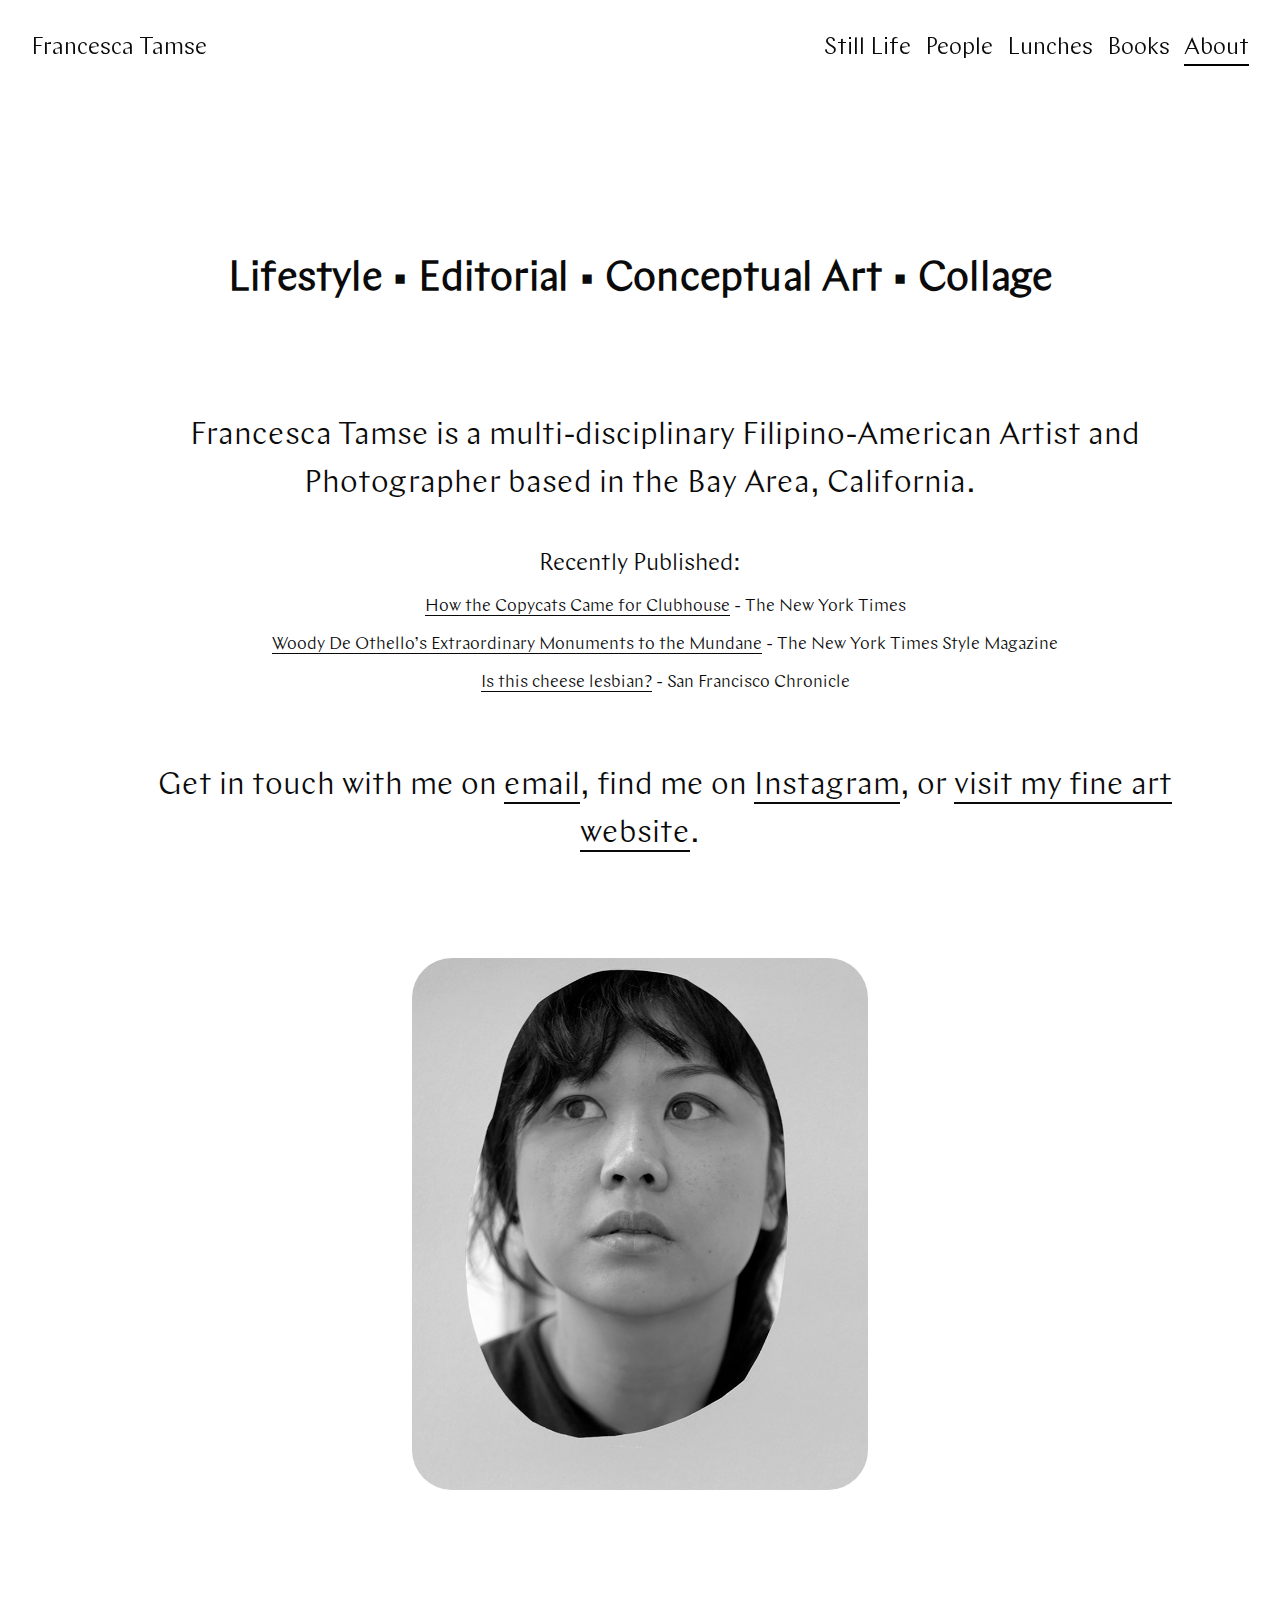
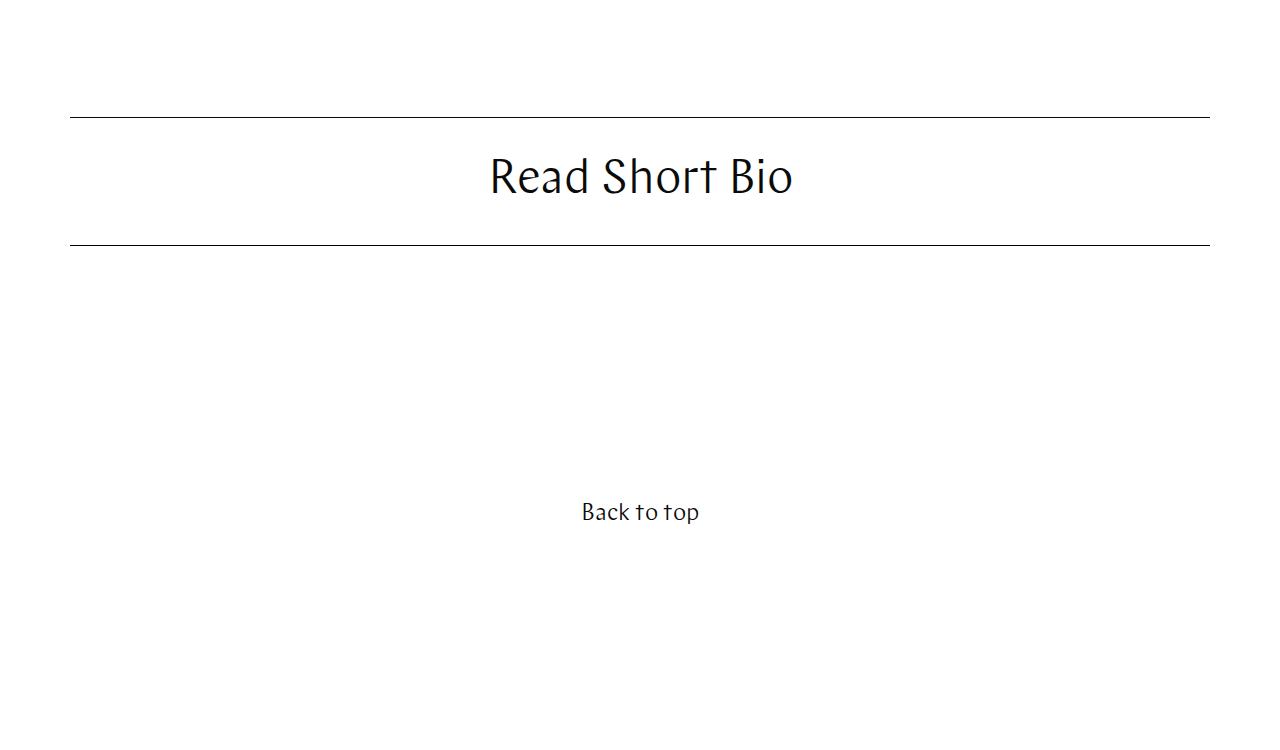
==== commit 53c5c0a0: "Update about.html" ====
--- a/about.html
+++ b/about.html
@@ -102,9 +102,9 @@
 </p>
         
         <h3 style="text-align:center;margin-bottom:-8px;">Recently Published:</h3>
-        <p style="text-align:center;" class="extended"><a href="https://www.nytimes.com/2021/12/21/technology/clubhouse-twitter-spaces.html" class="published" target="blank">How the Copycats Came for Clubhouse</a>— The New York Times</p>
-                <p class="extended" style="text-align:center;" ><a href="https://www.nytimes.com/2022/03/17/t-magazine/woody-de-othello-art.html" class="published" target="blank">Woody De Othello’s Extraordinary Monuments to the Mundane</a>— The New York Times Style Magazine</p>
-                <p class="extended" style="text-align:center;" ><a href="https://www.sfchronicle.com/food/article/lesbian-cheese-feta-rainbow-grocery-sf-16654463.php" class="published" target="blank">Is this cheese lesbian?</a>— San Francisco Chronicle</p>
+        <p style="text-align:center;" class="extended"><a href="https://www.nytimes.com/2021/12/21/technology/clubhouse-twitter-spaces.html" class="published" target="blank">How the Copycats Came for Clubhouse</a> - The New York Times</p>
+                <p class="extended" style="text-align:center;" ><a href="https://www.nytimes.com/2022/03/17/t-magazine/woody-de-othello-art.html" class="published" target="blank">Woody De Othello’s Extraordinary Monuments to the Mundane</a> - The New York Times Style Magazine</p>
+                <p class="extended" style="text-align:center;" ><a href="https://www.sfchronicle.com/food/article/lesbian-cheese-feta-rainbow-grocery-sf-16654463.php" class="published" target="blank">Is this cheese lesbian?</a> - San Francisco Chronicle</p>
 
 
 <br><p style="text-align:center;">Get in touch with me on <a href="mailto:tamse.francesca@gmail.com?subject=Hey%20Francesca" class="para">email</a>, find me on <a href="https://www.instagram.com/francescatamse/" target="blank" class="para insta">Instagram</a>, or <a href="http://www.francescatamse.com/" target="blank" class="para fineart">visit my fine art website</a>.<br><br>
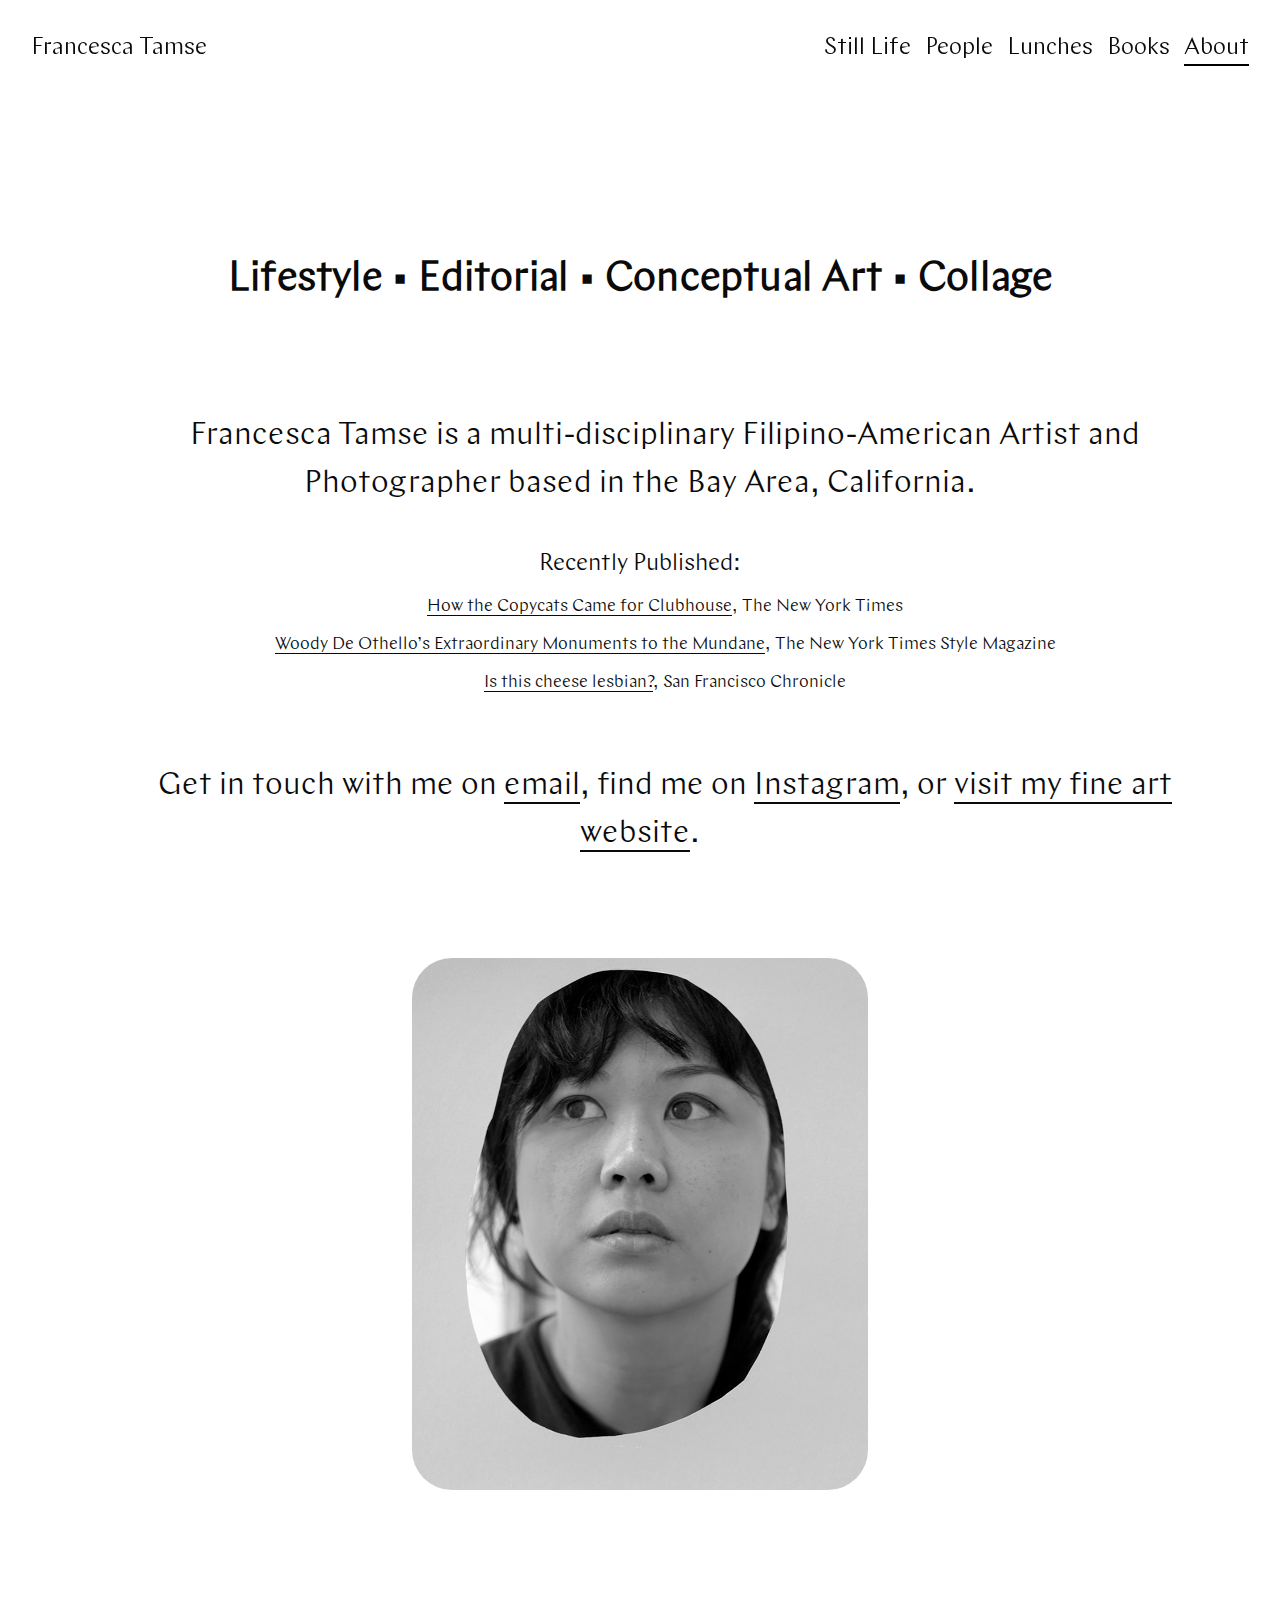
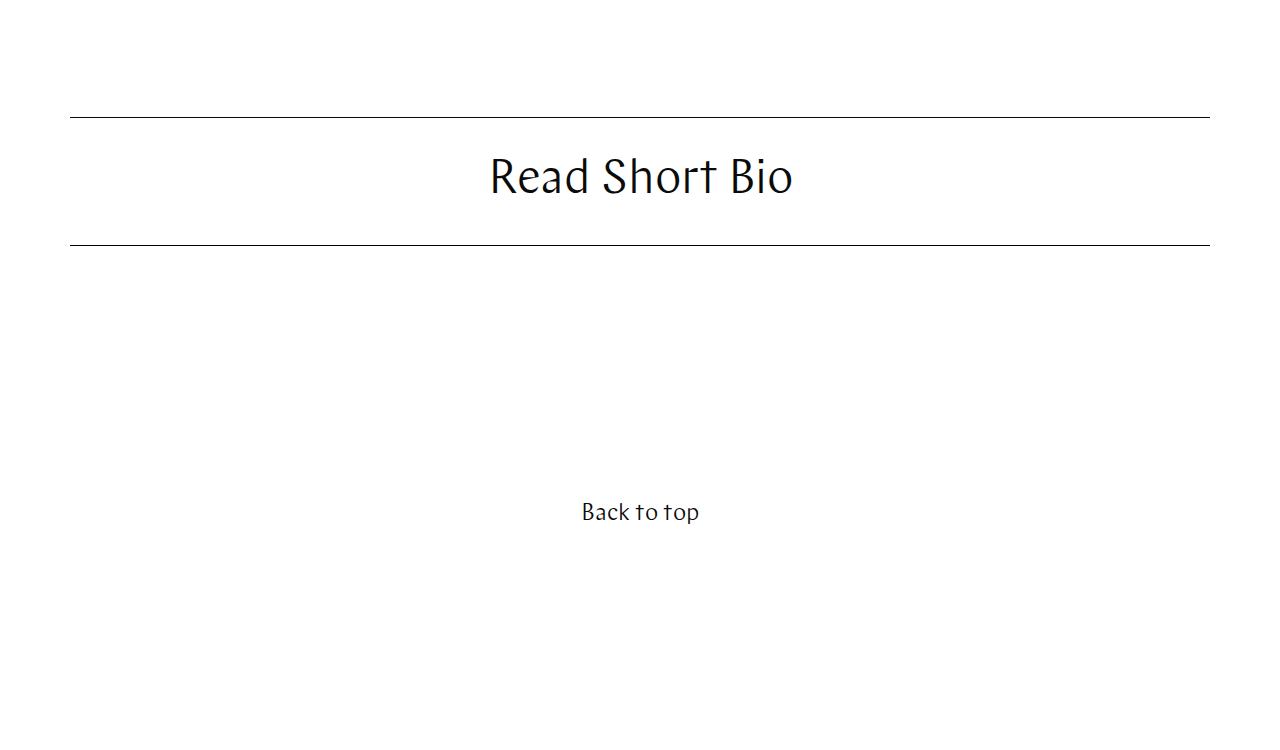
==== commit ad3fa414: "Update about.html" ====
--- a/about.html
+++ b/about.html
@@ -102,9 +102,9 @@
 </p>
         
         <h3 style="text-align:center;margin-bottom:-8px;">Recently Published:</h3>
-        <p style="text-align:center;" class="extended"><a href="https://www.nytimes.com/2021/12/21/technology/clubhouse-twitter-spaces.html" class="published" target="blank">How the Copycats Came for Clubhouse</a> - The New York Times</p>
-                <p class="extended" style="text-align:center;" ><a href="https://www.nytimes.com/2022/03/17/t-magazine/woody-de-othello-art.html" class="published" target="blank">Woody De Othello’s Extraordinary Monuments to the Mundane</a> - The New York Times Style Magazine</p>
-                <p class="extended" style="text-align:center;" ><a href="https://www.sfchronicle.com/food/article/lesbian-cheese-feta-rainbow-grocery-sf-16654463.php" class="published" target="blank">Is this cheese lesbian?</a> - San Francisco Chronicle</p>
+        <p style="text-align:center;" class="extended"><a href="https://www.nytimes.com/2021/12/21/technology/clubhouse-twitter-spaces.html" class="published" target="blank">How the Copycats Came for Clubhouse</a>, The New York Times</p>
+                <p class="extended" style="text-align:center;" ><a href="https://www.nytimes.com/2022/03/17/t-magazine/woody-de-othello-art.html" class="published" target="blank">Woody De Othello’s Extraordinary Monuments to the Mundane</a>, The New York Times Style Magazine</p>
+                <p class="extended" style="text-align:center;" ><a href="https://www.sfchronicle.com/food/article/lesbian-cheese-feta-rainbow-grocery-sf-16654463.php" class="published" target="blank">Is this cheese lesbian?</a>, San Francisco Chronicle</p>
 
 
 <br><p style="text-align:center;">Get in touch with me on <a href="mailto:tamse.francesca@gmail.com?subject=Hey%20Francesca" class="para">email</a>, find me on <a href="https://www.instagram.com/francescatamse/" target="blank" class="para insta">Instagram</a>, or <a href="http://www.francescatamse.com/" target="blank" class="para fineart">visit my fine art website</a>.<br><br>
